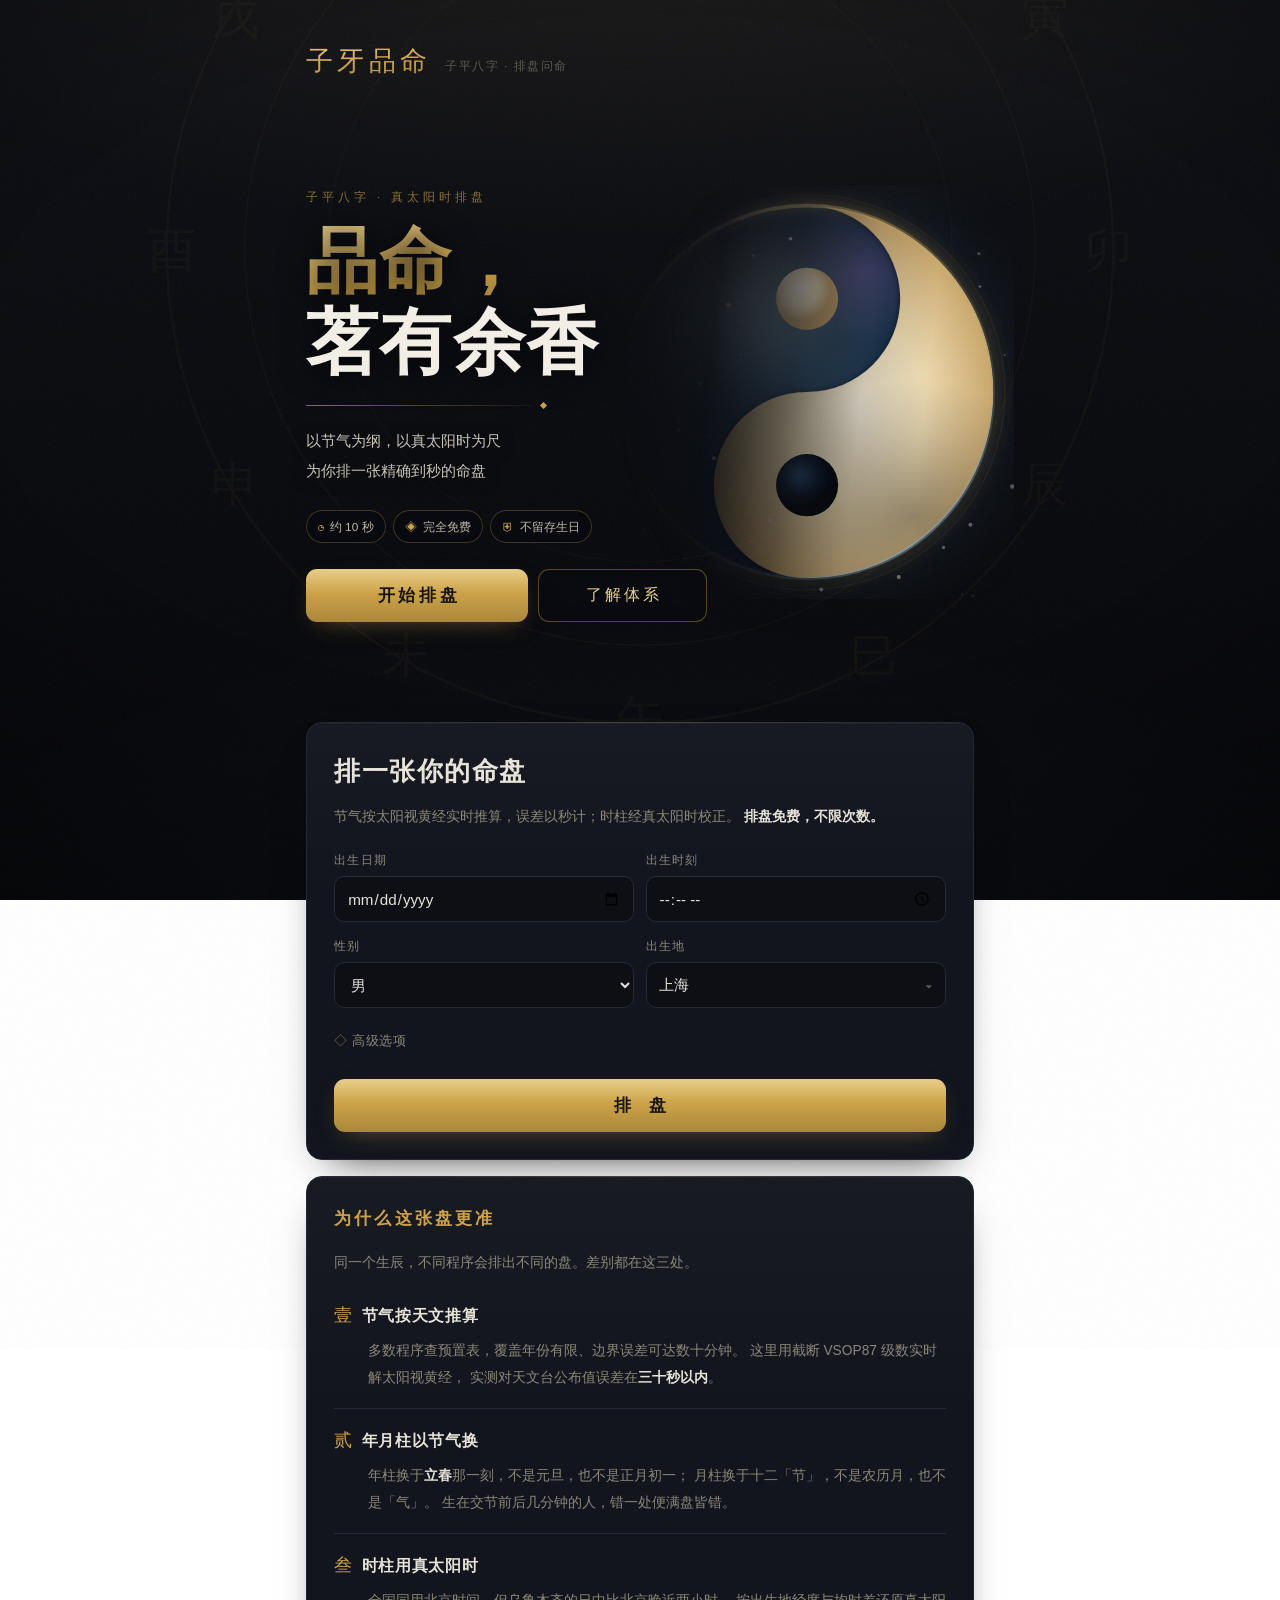
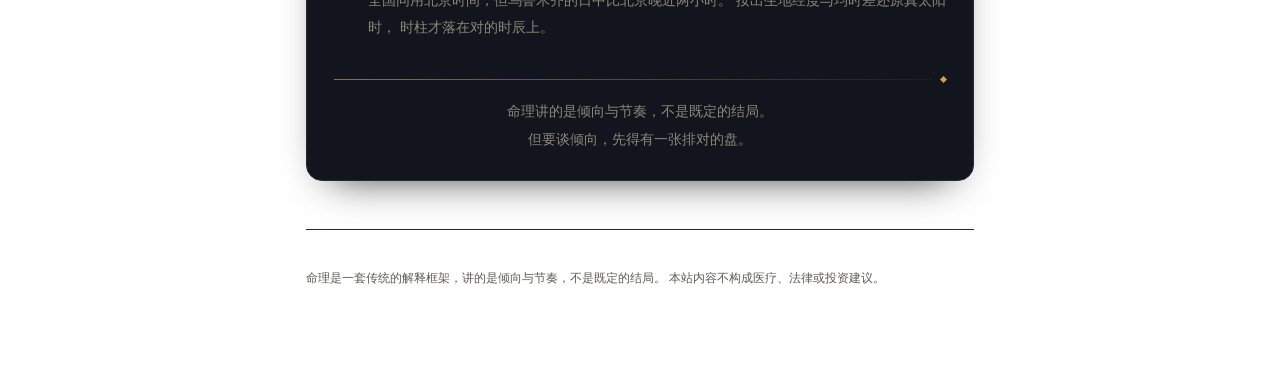
==== static/index.html @ d715eb92 "新增五维评分：事业/财富/人际/健康/情感 从已有的格局、旺衰、喜忌、神煞、刑冲数据计算，不引入新依赖。  刻意不做命格总分——把一生压成一个数字既是虚假的精确也会伤人， 低分用户往往直接关页面。分维" ====
<!DOCTYPE html>
<html lang="zh-CN">
<head>
<meta charset="utf-8">
<meta name="viewport" content="width=device-width, initial-scale=1, viewport-fit=cover">
<title>子牙品命 · 八字排盘与问命</title>
<meta name="description" content="高精度八字排盘：节气按太阳视黄经实时推算，时柱经真太阳时校正。排盘免费，不限次数。">
<link rel="icon" href="data:image/svg+xml,%3Csvg xmlns='http://www.w3.org/2000/svg' viewBox='0 0 32 32'%3E%3Crect width='32' height='32' rx='7' fill='%2313110F'/%3E%3Ctext x='16' y='23' font-size='20' font-family='serif' fill='%23C9A961' text-anchor='middle'%3E%E5%AD%90%3C/text%3E%3C/svg%3E">
<link rel="stylesheet" href="/static/style.css?v=__V__">
</head>
<body>

<!-- 氛围层：十二地支环。极低不透明度 + 极慢自转，
     属于潜意识层面的背景，不是让人「看见」的装饰。位置与速度见 CSS .ring -->
<svg class="ring" viewBox="0 0 100 100" aria-hidden="true" focusable="false">
  <circle cx="50" cy="50" r="45.5" fill="none" stroke="#CDA349" stroke-width=".25"/>
  <circle cx="50" cy="50" r="38"   fill="none" stroke="#CDA349" stroke-width=".15"/>
  <circle cx="50" cy="50" r="30"   fill="none" stroke="#CDA349" stroke-width=".1"/>
  <g fill="#CDA349" font-family="Songti SC, STSong, serif" font-size="4.6"
     text-anchor="middle" dominant-baseline="central">
    <text x="50"    y="5">子</text>
    <text x="72.5"  y="11.03">丑</text>
    <text x="88.97" y="27.5">寅</text>
    <text x="95"    y="50">卯</text>
    <text x="88.97" y="72.5">辰</text>
    <text x="72.5"  y="88.97">巳</text>
    <text x="50"    y="95">午</text>
    <text x="27.5"  y="88.97">未</text>
    <text x="11.03" y="72.5">申</text>
    <text x="5"     y="50">酉</text>
    <text x="11.03" y="27.5">戌</text>
    <text x="27.5"  y="11.03">亥</text>
  </g>
</svg>

<header class="masthead">
  <div class="brand">
    <span class="brand-mark">子牙品命</span>
    <span class="brand-sub">子平八字 · 排盘问命</span>
  </div>
</header>

<main>

<!-- ══ 落地：首屏 + 表单 + 体系。出结果后整块隐藏 ══════════════ -->
<div id="landing">

<!-- ── 首屏：宇宙尺度的太极 ─────────────────────────────────
     宿命感来自「人在浩大之中很小」这个构图，而不是特效堆砌。
     太极、星场、光晕全部是 SVG/CSS，没有图片体积。
     若要换成生成图，见 .hero-art 的说明。 -->
<section class="hero">
  <div class="hero-art">
    <svg class="starfield" id="starfield" aria-hidden="true"></svg>

    <!-- 太极的立体感靠一条规矩：材质随盘旋转，光不转。
         所以 .taiji-spin 里只放阴阳面与鱼眼，光照层和边缘光留在外面，
         光源恒定在左上——实体被照亮就是这个样子，光跟着转就成了贴纸。 -->
    <svg class="taiji" viewBox="0 0 200 200" aria-hidden="true">
      <defs>
        <!-- 阴：近墨的深海蓝，不用饱和蓝，避开「塑料玩具」感 -->
        <radialGradient id="yin" cx="50%" cy="46%" r="72%">
          <stop offset="0%"   stop-color="#1B3E60"/>
          <stop offset="42%"  stop-color="#102944"/>
          <stop offset="76%"  stop-color="#08182A"/>
          <stop offset="100%" stop-color="#040A13"/>
        </radialGradient>
        <!-- 阳：香槟珠光。高饱和的金最容易显廉价，压低彩度换质感 -->
        <radialGradient id="yang" cx="50%" cy="54%" r="72%">
          <stop offset="0%"   stop-color="#FCF4E2"/>
          <stop offset="34%"  stop-color="#EEDCB4"/>
          <stop offset="70%"  stop-color="#C9A76D"/>
          <stop offset="100%" stop-color="#8A6836"/>
        </radialGradient>

        <!-- 星云：两团不同色相的极淡光斑，让暗面有层次而不是平涂 -->
        <radialGradient id="neb1">
          <stop offset="0%"   stop-color="#4C8FC4" stop-opacity=".5"/>
          <stop offset="100%" stop-color="#4C8FC4" stop-opacity="0"/>
        </radialGradient>
        <radialGradient id="neb2">
          <stop offset="0%"   stop-color="#7C5EAE" stop-opacity=".38"/>
          <stop offset="100%" stop-color="#7C5EAE" stop-opacity="0"/>
        </radialGradient>

        <!-- 光照层：主光左上、补光右下，都不随盘旋转 -->
        <radialGradient id="keyLight">
          <stop offset="0%"   stop-color="#FFF6DF" stop-opacity=".42"/>
          <stop offset="55%"  stop-color="#FFE7B4" stop-opacity=".12"/>
          <stop offset="100%" stop-color="#FFE7B4" stop-opacity="0"/>
        </radialGradient>
        <!-- 暗侧衰减要克制：压过头金面会发灰，反倒像脏了 -->
        <radialGradient id="fillShade">
          <stop offset="0%"   stop-color="#03070E" stop-opacity=".34"/>
          <stop offset="60%"  stop-color="#03070E" stop-opacity=".12"/>
          <stop offset="100%" stop-color="#03070E" stop-opacity="0"/>
        </radialGradient>

        <!-- 边缘光：左上最亮，绕到右下衰减为零 -->
        <linearGradient id="rimWarm" x1="14%" y1="2%" x2="86%" y2="98%">
          <stop offset="0%"   stop-color="#FFEDC4" stop-opacity=".95"/>
          <stop offset="22%"  stop-color="#E4BE72" stop-opacity=".5"/>
          <stop offset="50%"  stop-color="#CDA349" stop-opacity=".1"/>
          <stop offset="100%" stop-color="#CDA349" stop-opacity="0"/>
        </linearGradient>
        <!-- 右下的冷色反弹光，三维里让物体「离开背景」的常用手法 -->
        <linearGradient id="rimCool" x1="86%" y1="98%" x2="30%" y2="20%">
          <stop offset="0%"   stop-color="#8FC4EE" stop-opacity=".5"/>
          <stop offset="34%"  stop-color="#5C93C4" stop-opacity=".14"/>
          <stop offset="100%" stop-color="#5C93C4" stop-opacity="0"/>
        </linearGradient>

        <radialGradient id="halo">
          <stop offset="66%"  stop-color="rgba(205,163,73,0)"/>
          <stop offset="86%"  stop-color="rgba(205,163,73,.16)"/>
          <stop offset="100%" stop-color="rgba(205,163,73,0)"/>
        </radialGradient>

        <radialGradient id="pearlDark" cx="38%" cy="34%">
          <stop offset="0%"   stop-color="#2A4666"/>
          <stop offset="60%"  stop-color="#0C1A2B"/>
          <stop offset="100%" stop-color="#04090F"/>
        </radialGradient>
        <radialGradient id="pearlLight" cx="38%" cy="34%">
          <stop offset="0%"   stop-color="#FFFCF3"/>
          <stop offset="58%"  stop-color="#EDDDBA"/>
          <stop offset="100%" stop-color="#B8955E"/>
        </radialGradient>

        <clipPath id="disc"><circle cx="100" cy="100" r="90"/></clipPath>
        <filter id="soft" x="-50%" y="-50%" width="200%" height="200%">
          <feGaussianBlur stdDeviation="2.6"/>
        </filter>
        <filter id="seam" x="-30%" y="-30%" width="160%" height="160%">
          <feDropShadow dx="0" dy="0" stdDeviation="1.8"
                        flood-color="#02060C" flood-opacity=".65"/>
        </filter>
      </defs>

      <circle cx="100" cy="100" r="99" fill="url(#halo)"/>

      <g clip-path="url(#disc)">
        <!-- ── 随盘旋转的材质 ── -->
        <g class="taiji-spin">
          <circle cx="100" cy="100" r="90" fill="url(#yin)"/>
          <ellipse cx="62" cy="66" rx="52" ry="44" fill="url(#neb1)"/>
          <ellipse cx="126" cy="42" rx="40" ry="34" fill="url(#neb2)"/>

          <!-- 经典太极：大弧走一侧，两段半径减半的小弧勾出 S 形。
               投影落在交界处，两面才分得开、不显扁平。 -->
          <path d="M100,10 a90,90 0 0,1 0,180 a45,45 0 0,1 0,-90 a45,45 0 0,0 0,-90 z"
                fill="url(#yang)" filter="url(#seam)"/>

          <!-- 阴中有阳、阳中有阴：按上面的路径，(100,55) 在阴面、(100,145) 在阳面，
               所以前者必须是白点、后者必须是黑点。填反了两个点就各自与所在半面
               同色，太极最核心的意思就没了。 -->
          <circle cx="100" cy="55"  r="15" fill="url(#pearlLight)"/>
          <circle cx="100" cy="145" r="15" fill="url(#pearlDark)"/>

          <g class="taiji-stars">
            <circle cx="62"  cy="58"  r="1.2" fill="#EAF3FF" opacity=".9"/>
            <circle cx="48"  cy="96"  r=".8"  fill="#CFE3F5" opacity=".75"/>
            <circle cx="74"  cy="34"  r=".7"  fill="#CFE3F5" opacity=".6"/>
            <circle cx="55"  cy="132" r=".95" fill="#EAF3FF" opacity=".8"/>
            <circle cx="82"  cy="162" r=".7"  fill="#CFE3F5" opacity=".55"/>
            <circle cx="38"  cy="118" r=".6"  fill="#CFE3F5" opacity=".5"/>
            <circle cx="68"  cy="82"  r=".5"  fill="#CFE3F5" opacity=".45"/>
            <circle cx="92"  cy="26"  r=".85" fill="#EAF3FF" opacity=".85"/>
            <circle cx="44"  cy="72"  r=".5"  fill="#CFE3F5" opacity=".4"/>
            <circle cx="70"  cy="112" r=".55" fill="#CFE3F5" opacity=".45"/>
          </g>
        </g>

        <!-- ── 恒定光照：不随盘转 ── -->
        <ellipse cx="66" cy="56" rx="86" ry="78" fill="url(#keyLight)"/>
        <ellipse cx="152" cy="160" rx="76" ry="66" fill="url(#fillShade)"/>
      </g>

      <!-- ── 边缘光与外环：同样不转 ── -->
      <circle cx="100" cy="100" r="90" fill="none"
              stroke="url(#rimCool)" stroke-width="1.6"/>
      <circle cx="100" cy="100" r="90" fill="none"
              stroke="url(#rimWarm)" stroke-width="1.9"/>
      <circle cx="100" cy="100" r="90" fill="none"
              stroke="url(#rimWarm)" stroke-width="3.4" filter="url(#soft)" opacity=".55"/>
      <circle cx="100" cy="100" r="95.5" fill="none"
              stroke="rgba(205,163,73,.13)" stroke-width=".35"/>
      <circle cx="100" cy="100" r="98.5" fill="none"
              stroke="rgba(205,163,73,.07)" stroke-width=".25"/>
    </svg>
  </div>

  <div class="hero-copy">
    <p class="eyebrow">子平八字 · 真太阳时排盘</p>
    <h1 class="hero-title">
      <span class="t-gold">品命，</span>
      <span class="t-plain">茗有余香</span>
    </h1>
    <div class="rule-diamond"><i></i></div>
    <p class="hero-sub">
      以节气为纲，以真太阳时为尺<br>
      为你排一张精确到秒的命盘
    </p>

    <div class="trust">
      <span><b>◷</b> 约 10 秒</span>
      <span><b>◈</b> 完全免费</span>
      <span><b>⛨</b> 不留存生日</span>
    </div>

    <div class="hero-cta">
      <button type="button" class="btn-primary" id="go-form">开始排盘</button>
      <a class="btn-outline" href="#method">了解体系</a>
    </div>
  </div>
</section>

<!-- ── 排盘表单 ───────────────────────────────────────────── -->
<section id="intake" class="panel">
  <h2 class="big">排一张你的命盘</h2>
  <p class="lede">
    节气按太阳视黄经实时推算，误差以秒计；时柱经真太阳时校正。
    <strong>排盘免费，不限次数。</strong>
  </p>

  <form id="birth-form">
    <div class="field-row">
      <label class="field">
        <span>出生日期</span>
        <input type="date" name="date" required>
      </label>
      <label class="field">
        <span>出生时刻</span>
        <input type="time" name="time" required>
      </label>
    </div>

    <div class="field-row">
      <label class="field">
        <span>性别</span>
        <select name="gender">
          <option value="male">男</option>
          <option value="female">女</option>
        </select>
      </label>
      <!-- 出生地不用原生 select：微信内置浏览器对长列表下拉有渲染问题，
           而这里恰好卡在唯一的转化路径上。改成可搜索的底部选择器，
           顺带把「先选省再选市」压成一步——用户知道「苏州」，
           未必要先想起它属江苏。 -->
      <div class="field">
        <span>出生地</span>
        <button type="button" class="place-field" id="place-btn"
                aria-haspopup="dialog">
          <span id="place-label">上海</span>
          <i aria-hidden="true">▾</i>
        </button>
      </div>
    </div>

    <details class="advanced">
      <summary>高级选项</summary>
      <label class="check">
        <input type="checkbox" name="tst" checked>
        <span>启用真太阳时校正
          <em>按出生地经度与均时差修正，时柱更准</em></span>
      </label>
      <label class="check">
        <input type="checkbox" name="latezi" checked>
        <span>晚子时归次日（子正换日）
          <em>关闭则按夜半换日，两派皆有所本</em></span>
      </label>
      <label class="check">
        <input type="checkbox" name="dst" checked>
        <span>自动回退夏令时
          <em>1986–1991 年中国实行过夏令时，出生证明记的是拨快一小时的墙钟时间。
            若你确认记录的已是标准时，关掉它</em></span>
      </label>
    </details>

    <button type="submit" class="btn-primary">排 盘</button>
    <p class="form-error" id="form-error" hidden></p>
  </form>
</section>

<!-- ── 体系：为什么这张盘更准 ─────────────────────────────────
     这三条是真正的差异点，也是「了解体系」按钮的落点。 -->
<section class="panel method" id="method">
  <h2>为什么这张盘更准</h2>
  <p class="lede">同一个生辰，不同程序会排出不同的盘。差别都在这三处。</p>

  <ol class="method-list">
    <li>
      <div class="m-head"><span class="m-no">壹</span><b>节气按天文推算</b></div>
      <p>多数程序查预置表，覆盖年份有限、边界误差可达数十分钟。
         这里用截断 VSOP87 级数实时解太阳视黄经，
         实测对天文台公布值误差在<b>三十秒以内</b>。</p>
    </li>
    <li>
      <div class="m-head"><span class="m-no">贰</span><b>年月柱以节气换</b></div>
      <p>年柱换于<b>立春</b>那一刻，不是元旦，也不是正月初一；
         月柱换于十二「节」，不是农历月，也不是「气」。
         生在交节前后几分钟的人，错一处便满盘皆错。</p>
    </li>
    <li>
      <div class="m-head"><span class="m-no">叁</span><b>时柱用真太阳时</b></div>
      <p>全国同用北京时间，但乌鲁木齐的日中比北京晚近两小时。
         按出生地经度与均时差还原真太阳时，
         时柱才落在对的时辰上。</p>
    </li>
  </ol>

  <div class="rule-diamond"><i></i></div>
  <p class="method-foot">
    命理讲的是倾向与节奏，不是既定的结局。<br>
    但要谈倾向，先得有一张排对的盘。
  </p>
</section>

</div><!-- /#landing -->

<!-- ── 命盘结果 ───────────────────────────────────────────── -->
<section id="result" hidden>

  <div class="panel chart-panel">
    <div class="chart-head">
      <h2>命盘</h2>
      <button class="btn-ghost" id="redo">重新排盘</button>
    </div>
    <div class="birth-meta" id="birth-meta"></div>
    <div class="table-scroll">
      <table class="pillars" id="pillars"></table>
    </div>
  </div>

  <!-- 五维评分。刻意不给「命格总分」——把一生压成一个数字既是虚假的精确，
       也真的会伤人。分维度看，每张盘都有强项，弱项才好谈怎么补。 -->
  <div class="panel">
    <h2>五维评分</h2>
    <svg class="radar" id="radar" viewBox="-16 -14 132 130" role="img"
         aria-label="命盘五维评分雷达图"></svg>
    <p class="score-lead" id="score-lead"></p>
    <div class="score-list" id="score-list"></div>
    <p class="score-note" id="score-note"></p>
  </div>

  <div class="panel">
    <h2>五行生克</h2>
    <!-- viewBox 向外留白：百分比标签落在节点外侧，0 0 100 100 会把它们裁掉 -->
    <svg class="wuxing" id="wuxing" viewBox="-12 -10 124 122" role="img"
         aria-label="五行力量与生克关系图"></svg>
    <div class="wuxing-legend">
      <i>— 外环相生</i>
      <i>┄ 内星相克</i>
    </div>
    <div class="verdict" id="verdict"></div>
  </div>

  <div class="panel">
    <h2>大运</h2>
    <p class="luck-start" id="luck-start"></p>
    <div class="table-scroll">
      <div class="luck-strip" id="luck-strip"></div>
    </div>
  </div>

  <div class="panel" id="shensha-panel">
    <h2>神煞 · 刑冲合害</h2>
    <div class="tag-groups" id="shensha"></div>
  </div>

  <!-- 引流：盘给完整，解读留给真人 -->
  <div class="panel wechat-panel" id="wechat">
    <h2>盘已排好，但这只是骨架</h2>
    <p class="wechat-lead">
      格局高低、喜忌走向、这一步大运落到你身上究竟意味着什么——
      盘面本身不会说话，得有人读。
    </p>

    <p class="q-hint">点一个你想问的，八字和问题会一起复制好：</p>
    <div class="suggestions" id="suggestions">
      <button class="chip">我今年的运势如何？</button>
      <button class="chip">我适合做什么行业？</button>
      <button class="chip">我的性格弱点在哪里？</button>
      <button class="chip">什么时候是我的上升期？</button>
      <button class="chip">我的感情什么时候有着落？</button>
    </div>

    <div class="wechat-card">
      <img class="qr" id="wx-qr" alt="微信二维码" hidden>
      <div class="wx-id-row">
        <span class="wx-label">微信号</span>
        <code id="wx-id">…</code>
        <button class="btn-copy" id="copy-wx">复制</button>
      </div>
      <p class="wx-hint" id="wx-hint"></p>
      <p class="wx-offer" id="wx-offer"></p>
    </div>
  </div>

  <div class="toast" id="toast" hidden></div>

<!-- 出生地选择器。放在 #result 之外、body 末尾附近，避免被结果区的
     隐藏逻辑连带藏掉。 -->
<div class="sheet" id="place-sheet" hidden role="dialog" aria-modal="true"
     aria-label="选择出生地">
  <div class="sheet-mask" data-close></div>
  <div class="sheet-body">
    <div class="sheet-head">
      <b>选择出生地</b>
      <button type="button" class="sheet-x" data-close aria-label="关闭">✕</button>
    </div>
    <div class="sheet-search">
      <input type="search" id="place-search" autocomplete="off"
             placeholder="搜城市或省份，如 苏州、江苏、乌鲁木齐">
    </div>
    <div class="sheet-list" id="place-list"></div>
    <p class="sheet-foot">
      经度只影响真太阳时校正。省内差异通常不足以改变时辰，
      找不到你的城市就选同省最近的一个。
    </p>
  </div>
</div>

</section>

<footer>
  <p>命理是一套传统的解释框架，讲的是倾向与节奏，不是既定的结局。
     本站内容不构成医疗、法律或投资建议。</p>
</footer>

</main>

<script src="/static/app.js?v=__V__"></script>
</body>
</html>
---- static/style.css ----
/* 子牙品命 — 八字排盘问命
   移动优先。

   设计取向：高级感来自克制与质感（颗粒、层次、留白、字体），
   神秘感来自「从暗处浮现」而非堆装饰。所以全站没有渐变紫、没有旋转
   太极、没有闪光——那些恰恰是廉价感的来源。

   色彩用冷暖对撞造深度：底色偏玄（深蓝黑，传统里北方/水的颜色），
   强调色用暖金。冷底衬暖光，画面才有纵深。 */

:root {
  --void:       #07080C;
  --ink:        #0C0E14;
  --surface:    #12151D;
  --surface-2:  #171B25;
  --line:       #232936;
  --line-warm:  rgba(205,163,73,.22);

  --text:       #E7E3D9;
  --muted:      #8B8778;
  --faint:      #5C5A52;

  --gold:       #CDA349;
  --gold-lit:   #E8CE8A;
  --gold-dim:   #8A7238;

  --wood:  #62A87B;
  --fire:  #D06450;
  --earth: #C89A5B;
  --metal: #DCD6C6;
  --water: #5F97C4;

  --serif: "Songti SC", "STSong", "Noto Serif CJK SC", "Source Han Serif SC",
           "SimSun", Georgia, serif;
  --sans: -apple-system, BlinkMacSystemFont, "PingFang SC",
          "Hiragino Sans GB", "Microsoft YaHei", "Helvetica Neue", sans-serif;

  --radius: 16px;
  --pad: 1.25rem;

  /* 长尾缓动：起步快、收尾慢，动作显得从容而非弹跳 */
  --ease: cubic-bezier(.16, .84, .32, 1);
}

* { box-sizing: border-box; }

/* hidden 属性靠浏览器默认样式表的 display:none 生效，任何作者级
   display 声明都会顶掉它（.qr 的 display:block 就踩过这个坑）。 */
[hidden] { display: none !important; }

/* 首屏的太极刻意出血到视口外，不夹住就会多出一条横向滚动。
   用 clip 而不是 hidden：hidden 会把 body 变成滚动容器，牵连粘性定位等行为。
   .table-scroll（大运条）是独立的滚动容器，不受影响。 */
html, body { overflow-x: clip; }

html { -webkit-text-size-adjust: 100%; }

body {
  margin: 0;
  min-height: 100vh;
  background:
    radial-gradient(120% 70% at 50% -15%, rgba(205,163,73,.09), transparent 60%),
    radial-gradient(90% 60% at 50% 110%, rgba(95,151,196,.05), transparent 70%),
    linear-gradient(180deg, var(--ink) 0%, var(--void) 70%);
  background-attachment: fixed;
  color: var(--text);
  font-family: var(--sans);
  font-size: 16px;
  line-height: 1.7;
  -webkit-font-smoothing: antialiased;
}

/* ── 氛围层 ───────────────────────────────────────────────
   胶片颗粒。这一条是深色界面从「平」变「贵」的关键：纯色块会显得像
   未完成的稿子，极淡的噪点给画面质感。 */

body::before {
  content: "";
  position: fixed;
  inset: -50%;
  pointer-events: none;
  z-index: 1;
  opacity: .045;
  background-image: url("data:image/svg+xml,%3Csvg xmlns='http://www.w3.org/2000/svg' width='240' height='240'%3E%3Cfilter id='n'%3E%3CfeTurbulence type='fractalNoise' baseFrequency='.85' numOctaves='4' stitchTiles='stitch'/%3E%3C/filter%3E%3Crect width='240' height='240' filter='url(%23n)'/%3E%3C/svg%3E");
}

/* 暗角：把视线收回中央，边缘沉进暗处 */
body::after {
  content: "";
  position: fixed;
  inset: 0;
  pointer-events: none;
  z-index: 1;
  background: radial-gradient(115% 85% at 50% 40%, transparent 45%, rgba(0,0,0,.55) 100%);
}

/* 地支环：环心刻意抬到视口之上，只让下缘的弧扫过画面——完整露出会变成
   图标，截取一段弧才是氛围。转一圈五分钟，慢到察觉不到「在动」。 */
.ring {
  position: fixed;
  top: -30vh;
  left: 50%;
  width: min(190vw, 1040px);
  aspect-ratio: 1;
  transform: translateX(-50%);
  transform-origin: 50% 50%;
  pointer-events: none;
  z-index: 0;
  /* 首屏有太极当主角，环退到更弱，免得两个圆形母题打架 */
  opacity: .04;
  animation: spin 300s linear infinite;
}

@keyframes spin { to { transform: translateX(-50%) rotate(360deg); } }

main {
  position: relative;
  z-index: 2;
  max-width: 700px;
  margin: 0 auto;
  padding: 0 1rem 5rem;
}

/* ── 页眉 ─────────────────────────────────────────────── */

.masthead {
  position: relative;
  z-index: 3;              /* 高于 main，任何幕布都盖不到品牌名 */
  padding: 2.4rem 1rem 1.6rem;
  max-width: 700px;
  margin: 0 auto;
}

.brand { display: flex; align-items: baseline; gap: .85rem; }

.brand-mark {
  font-family: var(--serif);
  font-size: 1.7rem;
  letter-spacing: .16em;
  white-space: nowrap;
  background: linear-gradient(175deg, var(--gold-lit), var(--gold) 55%, var(--gold-dim));
  -webkit-background-clip: text;
  background-clip: text;
  color: transparent;
}

.brand-sub {
  font-size: .78rem;
  color: var(--faint);
  letter-spacing: .12em;
}

/* ── 首屏 ─────────────────────────────────────────────────
   构图照搬「人在浩大之中很小」这条：太极占据大半屏并出血到右缘，
   标题压在它的暗面上。宿命感来自尺度对比，不是特效。 */

.hero {
  position: relative;
  padding: 1rem 0 2.2rem;
  min-height: 70vh;
  display: flex;
  flex-direction: column;
  justify-content: center;
}

/* 想换成生成图（星云、古籍、窗前人影之类）：把 .hero-art 里的 svg
   换成 <img class="hero-photo" src="...">，并给它同样的绝对定位与
   遮罩即可，下面的文字层不用动。 */
.hero-art {
  position: absolute;
  top: 46%;
  right: -32%;
  width: 108%;
  aspect-ratio: 1;
  transform: translateY(-50%);
  pointer-events: none;
  z-index: 0;
}

/* 文字落在太极的亮金面上会糊掉，所以左侧必须压暗。

   用遮罩淡化图形本身，而不是在上面盖一层暗色矩形——盖矩形会在
   宽屏（main 窄于视口）时露出一道竖直边，而遮罩在任何背景下都不留痕迹。 */
.hero-art {
  -webkit-mask-image: linear-gradient(96deg,
    transparent 8%, rgba(0,0,0,.08) 28%, rgba(0,0,0,.40) 46%,
    rgba(0,0,0,.82) 62%, #000 76%);
  mask-image: linear-gradient(96deg,
    transparent 8%, rgba(0,0,0,.08) 28%, rgba(0,0,0,.40) 46%,
    rgba(0,0,0,.82) 62%, #000 76%);
}

/* 星场是正方形，边缘会硬切；单独给它一个圆形遮罩收口 */
.starfield {
  -webkit-mask-image: radial-gradient(closest-side, #000 55%, transparent 100%);
  mask-image: radial-gradient(closest-side, #000 55%, transparent 100%);
}

.starfield {
  position: absolute;
  inset: -18%;
  width: 136%;
  height: 136%;
}

.taiji {
  position: absolute;
  inset: 0;
  width: 100%;
  height: 100%;
  filter: drop-shadow(0 0 42px rgba(120,170,220,.16));
}

.taiji-spin {
  transform-origin: 100px 100px;
  animation: spin-slow 180s linear infinite;
}
@keyframes spin-slow { to { transform: rotate(360deg); } }

.twinkle { animation: blink 5.5s ease-in-out infinite; }
@keyframes blink { 0%,100% { opacity: .25; } 50% { opacity: .95; } }

.hero-copy { position: relative; z-index: 2; }

.eyebrow {
  font-size: .72rem;
  letter-spacing: .34em;
  color: var(--gold-dim);
  margin: 0 0 .9rem;
}

.hero-title {
  font-family: var(--serif);
  font-size: clamp(2.7rem, 14vw, 4.4rem);
  font-weight: 700;
  line-height: 1.14;
  letter-spacing: .02em;
  margin: 0;
  text-shadow: 0 2px 30px rgba(0,0,0,.75);
}
.hero-title span { display: block; }

/* 两色标题：一行金一行白，是参考图最抓眼的一处处理 */
.t-gold {
  background: linear-gradient(168deg, var(--gold-lit), var(--gold) 48%, #A9873C);
  -webkit-background-clip: text;
  background-clip: text;
  color: transparent;
}
.t-plain { color: #F2EEE6; }

/* 细金线 + 菱形收口，参考图里反复出现的分隔母题 */
.rule-diamond {
  display: flex;
  align-items: center;
  gap: .55rem;
  margin: 1.15rem 0;
  max-width: 15rem;
}
.rule-diamond::before {
  content: "";
  flex: 1;
  height: 1px;
  background: linear-gradient(90deg, var(--gold-dim), rgba(205,163,73,.06));
}
.rule-diamond i {
  width: 5px; height: 5px;
  background: var(--gold);
  transform: rotate(45deg);
  flex: none;
}

.hero-sub {
  font-size: .93rem;
  line-height: 2;
  color: #C9C3B6;
  margin: 0 0 1.5rem;
  text-shadow: 0 1px 16px rgba(0,0,0,.7);
}

.trust {
  display: flex;
  flex-wrap: wrap;
  gap: .45rem;
  margin-bottom: 1.6rem;
}
.trust span {
  display: inline-flex;
  align-items: center;
  gap: .35rem;
  font-size: .74rem;
  color: #BFB8A8;
  padding: .34rem .7rem;
  border: 1px solid rgba(205,163,73,.28);
  border-radius: 20px;
  background: rgba(8,10,16,.55);
  backdrop-filter: blur(4px);
}
.trust b { color: var(--gold); font-weight: 400; }

.hero-cta { display: flex; gap: .6rem; }
.hero-cta .btn-primary { flex: 1.15; letter-spacing: .22em; text-indent: .22em; }

.btn-outline {
  flex: 1;
  display: flex;
  align-items: center;
  justify-content: center;
  border: 1px solid rgba(205,163,73,.4);
  border-radius: 11px;
  color: var(--gold-lit);
  text-decoration: none;
  font-family: var(--serif);
  font-size: .98rem;
  letter-spacing: .18em;
  text-indent: .18em;
  min-height: 50px;
  background: rgba(8,10,16,.5);
  backdrop-filter: blur(4px);
  transition: background .25s, border-color .25s;
}
.btn-outline:active { background: rgba(205,163,73,.12); }

/* ── 体系 ─────────────────────────────────────────────── */

.method-list {
  list-style: none;
  margin: 0 0 .4rem;
  padding: 0;
  counter-reset: m;
}
.method-list li {
  padding: 1rem 0;
  border-top: 1px solid var(--line);
}
.method-list li:first-child { border-top: none; padding-top: .2rem; }

.m-head {
  display: flex;
  align-items: baseline;
  gap: .6rem;
  margin-bottom: .45rem;
}
.m-no {
  font-family: var(--serif);
  font-size: 1.15rem;
  color: var(--gold);
  flex: none;
}
.m-head b { font-size: .97rem; font-weight: 600; letter-spacing: .04em; }

.method-list p {
  margin: 0;
  font-size: .86rem;
  line-height: 1.95;
  color: var(--muted);
  padding-left: 1.85rem;
}
.method-list p b { color: var(--text); font-weight: 600; }

.method .rule-diamond { max-width: none; margin: 1.2rem 0 1rem; }

.method-foot {
  font-size: .86rem;
  line-height: 2;
  color: var(--muted);
  margin: 0;
  text-align: center;
}

/* ── 卡片 ─────────────────────────────────────────────── */

.panel {
  position: relative;
  background:
    linear-gradient(180deg, rgba(255,255,255,.022), transparent 40%),
    var(--surface);
  border: 1px solid var(--line);
  border-radius: var(--radius);
  padding: var(--pad);
  margin-bottom: 1rem;
  box-shadow:
    0 1px 0 rgba(255,255,255,.03) inset,
    0 18px 40px -24px rgba(0,0,0,.9);
}

/* 顶缘一道金色微光，像光从上方掠过卡片边沿 */
.panel::before {
  content: "";
  position: absolute;
  top: -1px; left: 12%; right: 12%;
  height: 1px;
  background: linear-gradient(90deg, transparent, var(--line-warm), transparent);
}

/* 全页只留首屏一个 h1，这里用 h2 承担同样的视觉分量 */
.panel h2.big {
  font-family: var(--serif);
  font-size: 1.6rem;
  font-weight: 600;
  letter-spacing: .06em;
  color: var(--text);
  margin: 0 0 .6rem;
}

.panel h2 {
  font-family: var(--serif);
  font-size: 1.08rem;
  font-weight: 600;
  letter-spacing: .18em;
  color: var(--gold);
  margin: 0 0 1rem;
}

.lede { color: var(--muted); font-size: .89rem; margin: 0 0 1.4rem; }
.lede strong { color: var(--text); font-weight: 600; }

.chart-head {
  display: flex;
  align-items: baseline;
  justify-content: space-between;
  gap: 1rem;
}

/* ── 表单 ─────────────────────────────────────────────── */

.field-row { display: flex; gap: .7rem; margin-bottom: .85rem; }
.field-row .field { flex: 1; min-width: 0; }

.field { display: block; }

.field > span {
  display: block;
  font-size: .74rem;
  color: var(--muted);
  margin-bottom: .38rem;
  letter-spacing: .1em;
}

input[type="date"], input[type="time"], input[type="text"],
input[type="number"], select {
  width: 100%;
  padding: .65rem .75rem;
  background: rgba(0,0,0,.28);
  border: 1px solid var(--line);
  border-radius: 10px;
  color: var(--text);
  font-family: inherit;
  font-size: .95rem;
  min-height: 46px;
  transition: border-color .25s, box-shadow .25s;
}

input:focus, select:focus {
  outline: none;
  border-color: var(--gold-dim);
  box-shadow: 0 0 0 3px rgba(205,163,73,.10);
}

/* ── 出生地：伪装成输入框的按钮 + 底部选择器 ───────────────── */

.place-field {
  width: 100%;
  display: flex;
  align-items: center;
  justify-content: space-between;
  gap: .5rem;
  padding: .65rem .75rem;
  background: rgba(0,0,0,.28);
  border: 1px solid var(--line);
  border-radius: 10px;
  color: var(--text);
  font-family: inherit;
  font-size: .95rem;
  min-height: 46px;
  cursor: pointer;
  text-align: left;
  transition: border-color .25s, box-shadow .25s;
}
.place-field:active { border-color: var(--gold-dim); }
.place-field i { font-style: normal; color: var(--faint); flex: none; }

/* 打开选择器时锁住背景滚动。注意基础规则里 body 是 overflow-x: clip，
   这里要连 x 轴一起覆盖，否则两条规则冲突。 */
body.sheet-open { overflow: hidden; }

.sheet { position: fixed; inset: 0; z-index: 80; }

.sheet-mask {
  position: absolute;
  inset: 0;
  background: rgba(4,6,10,.72);
  backdrop-filter: blur(3px);
}

.sheet-body {
  position: absolute;
  left: 0; right: 0; bottom: 0;
  max-height: 82vh;
  display: flex;
  flex-direction: column;
  background: var(--surface);
  border-top: 1px solid var(--line-warm);
  border-radius: 18px 18px 0 0;
  padding-bottom: env(safe-area-inset-bottom);
  animation: sheet-up .32s var(--ease);
}
@keyframes sheet-up { from { transform: translateY(100%); } to { transform: none; } }

.sheet-head {
  display: flex;
  align-items: center;
  justify-content: space-between;
  padding: 1rem 1.1rem .7rem;
}
.sheet-head b {
  font-family: var(--serif);
  font-size: 1rem;
  letter-spacing: .14em;
  color: var(--gold);
  font-weight: 600;
}
.sheet-x {
  background: none;
  border: none;
  color: var(--muted);
  font-size: 1.05rem;
  cursor: pointer;
  padding: .2rem .4rem;
  line-height: 1;
}

.sheet-search { padding: 0 1.1rem .7rem; }
.sheet-search input {
  width: 100%;
  padding: .6rem .75rem;
  background: rgba(0,0,0,.32);
  border: 1px solid var(--line);
  border-radius: 10px;
  color: var(--text);
  font-family: inherit;
  /* 低于 16px 时 iOS 会自动放大页面，务必保持 */
  font-size: 16px;
  min-height: 44px;
}
.sheet-search input:focus {
  outline: none;
  border-color: var(--gold-dim);
}

.sheet-list {
  flex: 1;
  overflow-y: auto;
  -webkit-overflow-scrolling: touch;
  overscroll-behavior: contain;   /* 滚到底不带动背景 */
  padding: 0 .6rem .4rem;
}

.sheet-group {
  font-size: .7rem;
  color: var(--faint);
  letter-spacing: .16em;
  padding: .8rem .5rem .35rem;
}

.place-row {
  display: block;
  width: 100%;
  text-align: left;
  background: none;
  border: none;
  border-radius: 9px;
  color: var(--text);
  font-family: inherit;
  font-size: .93rem;
  padding: .68rem .5rem;
  min-height: 44px;
  cursor: pointer;
}
.place-row:active { background: rgba(205,163,73,.12); }
.place-row.on { color: var(--gold-lit); background: rgba(205,163,73,.09); }
.place-row.on::after { content: " ✓"; color: var(--gold); }

.sheet-empty {
  font-size: .84rem;
  color: var(--muted);
  line-height: 1.9;
  padding: 1.4rem .8rem;
  margin: 0;
}

.sheet-foot {
  font-size: .72rem;
  color: var(--faint);
  line-height: 1.8;
  margin: 0;
  padding: .7rem 1.1rem 1rem;
  border-top: 1px solid var(--line);
}

.advanced { margin: .4rem 0 1.2rem; }

.advanced summary {
  cursor: pointer;
  font-size: .8rem;
  color: var(--muted);
  padding: .5rem 0;
  list-style: none;
  letter-spacing: .05em;
}
.advanced summary::-webkit-details-marker { display: none; }
.advanced summary::before { content: "◇ "; color: var(--gold-dim); }
.advanced[open] summary::before { content: "◆ "; }

.check {
  display: flex;
  gap: .65rem;
  align-items: flex-start;
  padding: .5rem 0;
  font-size: .87rem;
  cursor: pointer;
}
.check input { margin-top: .4rem; accent-color: var(--gold); flex: none; }
.check em {
  display: block;
  font-style: normal;
  font-size: .75rem;
  color: var(--muted);
}

.btn-primary {
  position: relative;
  width: 100%;
  padding: .95rem;
  background: linear-gradient(180deg, var(--gold-lit), var(--gold) 45%, #A9873C);
  color: #17130B;
  border: none;
  border-radius: 11px;
  font-family: var(--serif);
  font-size: 1.05rem;
  font-weight: 600;
  letter-spacing: .42em;
  text-indent: .42em;
  cursor: pointer;
  min-height: 50px;
  overflow: hidden;
  box-shadow: 0 8px 26px -12px rgba(205,163,73,.55);
  transition: filter .25s, box-shadow .25s;
}
.btn-primary:active { filter: brightness(.94); }
.btn-primary:disabled { cursor: default; filter: saturate(.5) brightness(.8); }

/* 推演时一道光缓缓扫过按钮，替代常见的转圈 spinner */
.btn-primary.casting::after {
  content: "";
  position: absolute;
  inset: 0;
  background: linear-gradient(105deg, transparent 35%, rgba(255,255,255,.42), transparent 65%);
  animation: sweep 1.5s var(--ease) infinite;
}
@keyframes sweep { from { transform: translateX(-100%); } to { transform: translateX(100%); } }

.btn-ghost {
  background: none;
  border: 1px solid var(--line);
  color: var(--muted);
  border-radius: 9px;
  padding: .34rem .8rem;
  font-size: .76rem;
  font-family: inherit;
  cursor: pointer;
  flex: none;
  letter-spacing: .06em;
  transition: color .2s, border-color .2s;
}
.btn-ghost:hover { color: var(--gold); border-color: var(--gold-dim); }

.form-error { color: var(--fire); font-size: .85rem; margin: .8rem 0 0; }

/* ── 浮现动画 ─────────────────────────────────────────── */

@keyframes rise {
  from { opacity: 0; transform: translateY(14px); }
  to   { opacity: 1; transform: none; }
}

#result > .panel {
  opacity: 0;
  animation: rise .85s var(--ease) forwards;
}
#result > .panel:nth-child(1) { animation-delay: .05s; }
#result > .panel:nth-child(2) { animation-delay: .22s; }
#result > .panel:nth-child(3) { animation-delay: .34s; }
#result > .panel:nth-child(4) { animation-delay: .46s; }
#result > .panel:nth-child(5) { animation-delay: .58s; }

/* 四柱逐柱落定——命盘是主角，值得单独一层节奏 */
@keyframes settle {
  from { opacity: 0; transform: translateY(9px) scale(.94); filter: blur(3px); }
  to   { opacity: 1; transform: none; filter: none; }
}
.pillars .gz {
  opacity: 0;
  animation: settle .8s var(--ease) forwards;
}
.pillars td:nth-child(2) .gz { animation-delay: .30s; }
.pillars td:nth-child(3) .gz { animation-delay: .42s; }
.pillars td:nth-child(4) .gz { animation-delay: .54s; }
.pillars td:nth-child(5) .gz { animation-delay: .66s; }

/* ── 四柱表 ───────────────────────────────────────────── */

.birth-meta {
  font-size: .79rem;
  color: var(--muted);
  margin-bottom: 1.2rem;
  line-height: 1.95;
}
.birth-meta b { color: var(--text); font-weight: 500; }

.meta-warn {
  margin-top: .7rem;
  padding: .6rem .8rem;
  font-size: .78rem;
  line-height: 1.75;
  color: #E0B48C;
  background: rgba(208,100,80,.09);
  border: 1px solid rgba(208,100,80,.28);
  border-radius: 9px;
}

.table-scroll { overflow-x: auto; -webkit-overflow-scrolling: touch; }

/* 四柱是全页最该一眼看全的东西，所以窄屏下压字号也不让它横向滚动。 */
.pillars {
  width: 100%;
  border-collapse: collapse;
  text-align: center;
  table-layout: fixed;
}

.pillars th, .pillars td {
  padding: .45rem .12rem;
  border-bottom: 1px solid rgba(35,41,54,.7);
  vertical-align: middle;
}
.pillars tbody tr:last-child td { border-bottom: none; }

.pillars thead th {
  font-family: var(--serif);
  font-size: .8rem;
  color: var(--gold);
  letter-spacing: .2em;
  text-indent: .2em;
  font-weight: 600;
  padding-bottom: .7rem;
  border-bottom-color: var(--line-warm);
}

.pillars .row-label {
  text-align: right;
  font-size: .65rem;
  color: var(--faint);
  white-space: nowrap;
  padding-right: .5rem;
  width: 2.5rem;
  letter-spacing: .06em;
}

.gz {
  display: inline-block;
  font-family: var(--serif);
  font-size: 1.85rem;
  line-height: 1.25;
  font-weight: 600;
}

.pillars .god { font-size: .71rem; color: var(--muted); letter-spacing: .04em; }
.pillars .day-master {
  color: var(--gold);
  font-weight: 600;
  text-shadow: 0 0 14px rgba(205,163,73,.5);
}
.hidden-stems { font-size: .69rem; line-height: 1.75; white-space: nowrap; }
.hidden-stems .hs-god { color: var(--faint); font-size: .61rem; }
.pillars .small { font-size: .67rem; color: var(--muted); }

/* 五行着色。干支字带同色微光，让字「发亮」而不是「涂色」 */
.e-木 { color: var(--wood); }
.e-火 { color: var(--fire); }
.e-土 { color: var(--earth); }
.e-金 { color: var(--metal); }
.e-水 { color: var(--water); }

.gz.e-木 { text-shadow: 0 0 18px rgba(98,168,123,.35); }
.gz.e-火 { text-shadow: 0 0 18px rgba(208,100,80,.35); }
.gz.e-土 { text-shadow: 0 0 18px rgba(200,154,91,.35); }
.gz.e-金 { text-shadow: 0 0 18px rgba(220,214,198,.30); }
.gz.e-水 { text-shadow: 0 0 18px rgba(95,151,196,.35); }

/* ── 五维评分 ─────────────────────────────────────────── */

.radar { display: block; width: 100%; max-width: 330px; margin: 0 auto .3rem; }

.radar-grid { fill: none; stroke: var(--gold); stroke-width: .4; }
.radar-axis { stroke: rgba(139,133,120,.16); stroke-width: .3; }
.radar-area {
  fill: rgba(205,163,73,.16);
  stroke: var(--gold);
  stroke-width: .9;
  stroke-linejoin: round;
}
.radar-dot { fill: var(--gold-lit); }
.radar-label {
  font-size: 4.4px; fill: var(--muted);
  dominant-baseline: central; letter-spacing: .04em;
}
.radar-score {
  font-family: var(--serif); font-size: 5.4px; font-weight: 600;
  fill: var(--gold-lit); dominant-baseline: central;
}

.score-lead {
  font-size: .89rem;
  line-height: 1.95;
  margin: .5rem 0 1rem;
  color: var(--text);
}
.score-lead b { color: var(--gold-lit); font-weight: 600; }

.score-list { display: grid; gap: .5rem; }

.score-item {
  background: rgba(0,0,0,.22);
  border: 1px solid var(--line);
  border-radius: 11px;
  overflow: hidden;
}
.score-item summary {
  display: flex;
  align-items: center;
  gap: .6rem;
  padding: .68rem .85rem;
  cursor: pointer;
  list-style: none;
  min-height: 44px;
}
.score-item summary::-webkit-details-marker { display: none; }
.score-item[open] summary { border-bottom: 1px solid var(--line); }

.si-name {
  font-family: var(--serif);
  font-size: .95rem;
  letter-spacing: .08em;
  flex: 1;
}
.si-band {
  font-size: .7rem;
  color: var(--muted);
  border: 1px solid var(--line);
  border-radius: 20px;
  padding: .1rem .5rem;
  flex: none;
}
.si-score {
  font-family: var(--serif);
  font-size: 1.15rem;
  font-weight: 600;
  color: var(--gold-lit);
  flex: none;
  min-width: 2rem;
  text-align: right;
}

.score-item ul {
  margin: 0;
  padding: .7rem .95rem .8rem 2rem;
  font-size: .85rem;
  line-height: 1.9;
  color: var(--muted);
}
.score-item li { margin-bottom: .35rem; }
.score-item li:last-child { margin-bottom: 0; }

.score-note {
  font-size: .72rem;
  color: var(--faint);
  line-height: 1.8;
  margin: .9rem 0 0;
  padding-top: .8rem;
  border-top: 1px solid var(--line);
}

/* ── 五行生克图 ───────────────────────────────────────── */

.wuxing { display: block; width: 100%; max-width: 320px; margin: 0 auto .4rem; }

.wuxing-edge      { stroke: rgba(205,163,73,.20); stroke-width: .5; fill: none; }
.wuxing-ke   { stroke: rgba(139,133,120,.11); stroke-width: .35; fill: none;
                stroke-dasharray: 1.8 2.6; }
.wuxing-glyph { font-family: var(--serif); font-size: 6.6px; font-weight: 600;
                text-anchor: middle; dominant-baseline: central; }
.wuxing-pct       { font-size: 3.6px; text-anchor: middle; fill: var(--muted);
                dominant-baseline: central; letter-spacing: .02em; }

.wuxing-legend {
  display: flex;
  justify-content: center;
  gap: 1rem;
  font-size: .68rem;
  color: var(--faint);
  margin-bottom: 1rem;
  letter-spacing: .05em;
}
.wuxing-legend i { font-style: normal; }

.verdict {
  border-top: 1px solid var(--line);
  padding-top: 1.1rem;
  font-size: .87rem;
  line-height: 1.9;
}
.verdict dt {
  color: var(--gold-dim);
  font-size: .7rem;
  letter-spacing: .16em;
  margin-bottom: .05rem;
}
.verdict dd { margin: 0 0 .85rem; }
.verdict dd:last-child { margin-bottom: 0; }

/* ── 大运 ─────────────────────────────────────────────── */

.luck-start { font-size: .8rem; color: var(--muted); margin: 0 0 1rem; }

.luck-strip { display: flex; gap: .5rem; padding: .15rem .15rem .4rem; }

.luck-cell {
  flex: none;
  width: 4.7rem;
  padding: .6rem .3rem;
  background: rgba(0,0,0,.24);
  border: 1px solid var(--line);
  border-radius: 11px;
  text-align: center;
  transition: border-color .3s, background .3s;
}
.luck-cell.current {
  border-color: var(--gold-dim);
  background: rgba(205,163,73,.07);
  box-shadow: 0 0 22px -6px rgba(205,163,73,.35);
}
.luck-cell .lg { font-family: var(--serif); font-size: 1.32rem; line-height: 1.3; }
.luck-cell.current .lg { color: var(--gold-lit); }
.luck-cell .lt { font-size: .66rem; color: var(--muted); }
.luck-cell .ly { font-size: .63rem; color: var(--faint); margin-top: .25rem; }

/* ── 标签组 ───────────────────────────────────────────── */

.tag-groups { display: grid; gap: .75rem; }
.tag-group { display: flex; flex-wrap: wrap; gap: .35rem; align-items: baseline; }
.tag-group > .tg-label {
  font-size: .7rem; color: var(--faint); width: 4rem; flex: none;
  letter-spacing: .1em;
}

.tag {
  font-size: .75rem;
  padding: .2rem .6rem;
  border: 1px solid var(--line);
  border-radius: 20px;
  background: rgba(0,0,0,.2);
  color: var(--muted);
}
.tag.good { border-color: var(--line-warm); color: var(--gold); }
.tag.warn { border-color: rgba(208,100,80,.28); color: #C88476; }

/* ── 引流 ─────────────────────────────────────────────── */

.wechat-panel {
  border-color: var(--line-warm);
  background:
    radial-gradient(90% 70% at 50% 0%, rgba(205,163,73,.07), transparent 65%),
    var(--surface);
}

.wechat-lead {
  font-size: .93rem;
  line-height: 1.95;
  color: var(--text);
  margin: 0 0 1.3rem;
}

.q-hint {
  font-size: .76rem;
  color: var(--muted);
  margin: 0;
  letter-spacing: .05em;
}

.suggestions { display: flex; flex-wrap: wrap; gap: .42rem; margin: .7rem 0 1.4rem; }

.chip {
  font-size: .78rem;
  padding: .4rem .8rem;
  background: rgba(0,0,0,.24);
  border: 1px solid var(--line);
  border-radius: 20px;
  color: var(--muted);
  font-family: inherit;
  cursor: pointer;
  min-height: 34px;
  transition: color .22s, border-color .22s, background .22s;
}
.chip:hover, .chip:active {
  color: var(--gold-lit);
  border-color: var(--gold-dim);
  background: rgba(205,163,73,.07);
}

.wechat-card {
  background: rgba(0,0,0,.26);
  border: 1px solid var(--line);
  border-radius: 13px;
  padding: 1.25rem 1.1rem;
  text-align: center;
}

/* 二维码必须落在浅底上才扫得动——深色底会让识别率明显下降 */
.qr {
  width: 172px;
  height: 172px;
  display: block;
  margin: 0 auto 1rem;
  background: #fff;
  padding: 9px;
  border-radius: 11px;
  box-shadow: 0 0 34px -8px rgba(205,163,73,.35);
}

.wx-id-row {
  display: flex;
  align-items: center;
  justify-content: center;
  gap: .55rem;
  flex-wrap: wrap;
}

.wx-label { font-size: .74rem; color: var(--faint); letter-spacing: .1em; }

#wx-id {
  font-family: ui-monospace, SFMono-Regular, Menlo, monospace;
  font-size: 1.05rem;
  color: var(--gold-lit);
  letter-spacing: .05em;
  word-break: break-all;
}

.btn-copy {
  background: none;
  border: 1px solid var(--gold-dim);
  color: var(--gold);
  border-radius: 8px;
  padding: .32rem .75rem;
  font-size: .77rem;
  font-family: inherit;
  cursor: pointer;
  min-height: 32px;
  flex: none;
  transition: background .2s;
}
.btn-copy:active { background: rgba(205,163,73,.16); }

.wx-hint {
  font-size: .73rem;
  color: var(--faint);
  margin: .8rem 0 0;
  line-height: 1.75;
}

.wx-offer {
  font-size: .85rem;
  color: var(--text);
  margin: 1rem 0 0;
  padding-top: 1rem;
  border-top: 1px solid var(--line);
  line-height: 1.85;
}

/* ── 提示条 ───────────────────────────────────────────── */

.toast {
  position: fixed;
  left: 50%;
  bottom: 1.6rem;
  transform: translate(-50%, 1rem);
  max-width: calc(100vw - 2.5rem);
  background: rgba(28,32,42,.96);
  backdrop-filter: blur(8px);
  border: 1px solid var(--line-warm);
  color: var(--text);
  font-size: .83rem;
  padding: .65rem 1.1rem;
  border-radius: 24px;
  box-shadow: 0 12px 32px rgba(0,0,0,.6);
  opacity: 0;
  transition: opacity .3s var(--ease), transform .3s var(--ease);
  z-index: 50;
  pointer-events: none;
}
.toast.show { opacity: 1; transform: translate(-50%, 0); }

/* ── 页脚 ─────────────────────────────────────────────── */

footer {
  margin-top: 3rem;
  padding-top: 1.6rem;
  border-top: 1px solid var(--line);
  font-size: .74rem;
  color: var(--faint);
  line-height: 1.85;
}

/* ── 桌面端 ───────────────────────────────────────────── */

@media (min-width: 620px) {
  :root { --pad: 1.7rem; }
  .gz { font-size: 2.35rem; }
  .qr { width: 200px; height: 200px; }
  .pillars th, .pillars td { padding: .5rem .3rem; }
  .pillars thead th { font-size: .94rem; }
  .pillars .row-label { width: 3.6rem; font-size: .73rem; padding-right: .85rem; }
  .pillars .god { font-size: .79rem; }
  .hidden-stems { font-size: .79rem; }
  .hidden-stems .hs-god { font-size: .69rem; }
  .pillars .small { font-size: .77rem; }
  .wuxing { max-width: 360px; }

  /* 宽屏改成左右分栏：文字居左，太极退到右侧半幅，
     窄屏那种「压在暗面上」的重叠在宽屏会显得拥挤。 */
  .hero { min-height: 68vh; padding: 2rem 0 3.4rem; }
  .hero-art { right: -6%; width: 62%; }
  .hero-copy { max-width: 60%; }
  .hero-title { font-size: clamp(3.2rem, 5.6vw, 4.6rem); }
  .hero-cta { max-width: 27rem; }
  .method-list p { padding-left: 2.1rem; }
}

/* 尊重系统偏好：关掉一切位移与自转，只留不透明度 */
@media (prefers-reduced-motion: reduce) {
  *, *::before, *::after {
    animation-duration: .01ms !important;
    animation-iteration-count: 1 !important;
    transition-duration: .01ms !important;
  }
  #result > .panel, .pillars .gz { opacity: 1; }
  .ring, .taiji-spin, .twinkle { animation: none; }
  .twinkle { opacity: .7; }
}
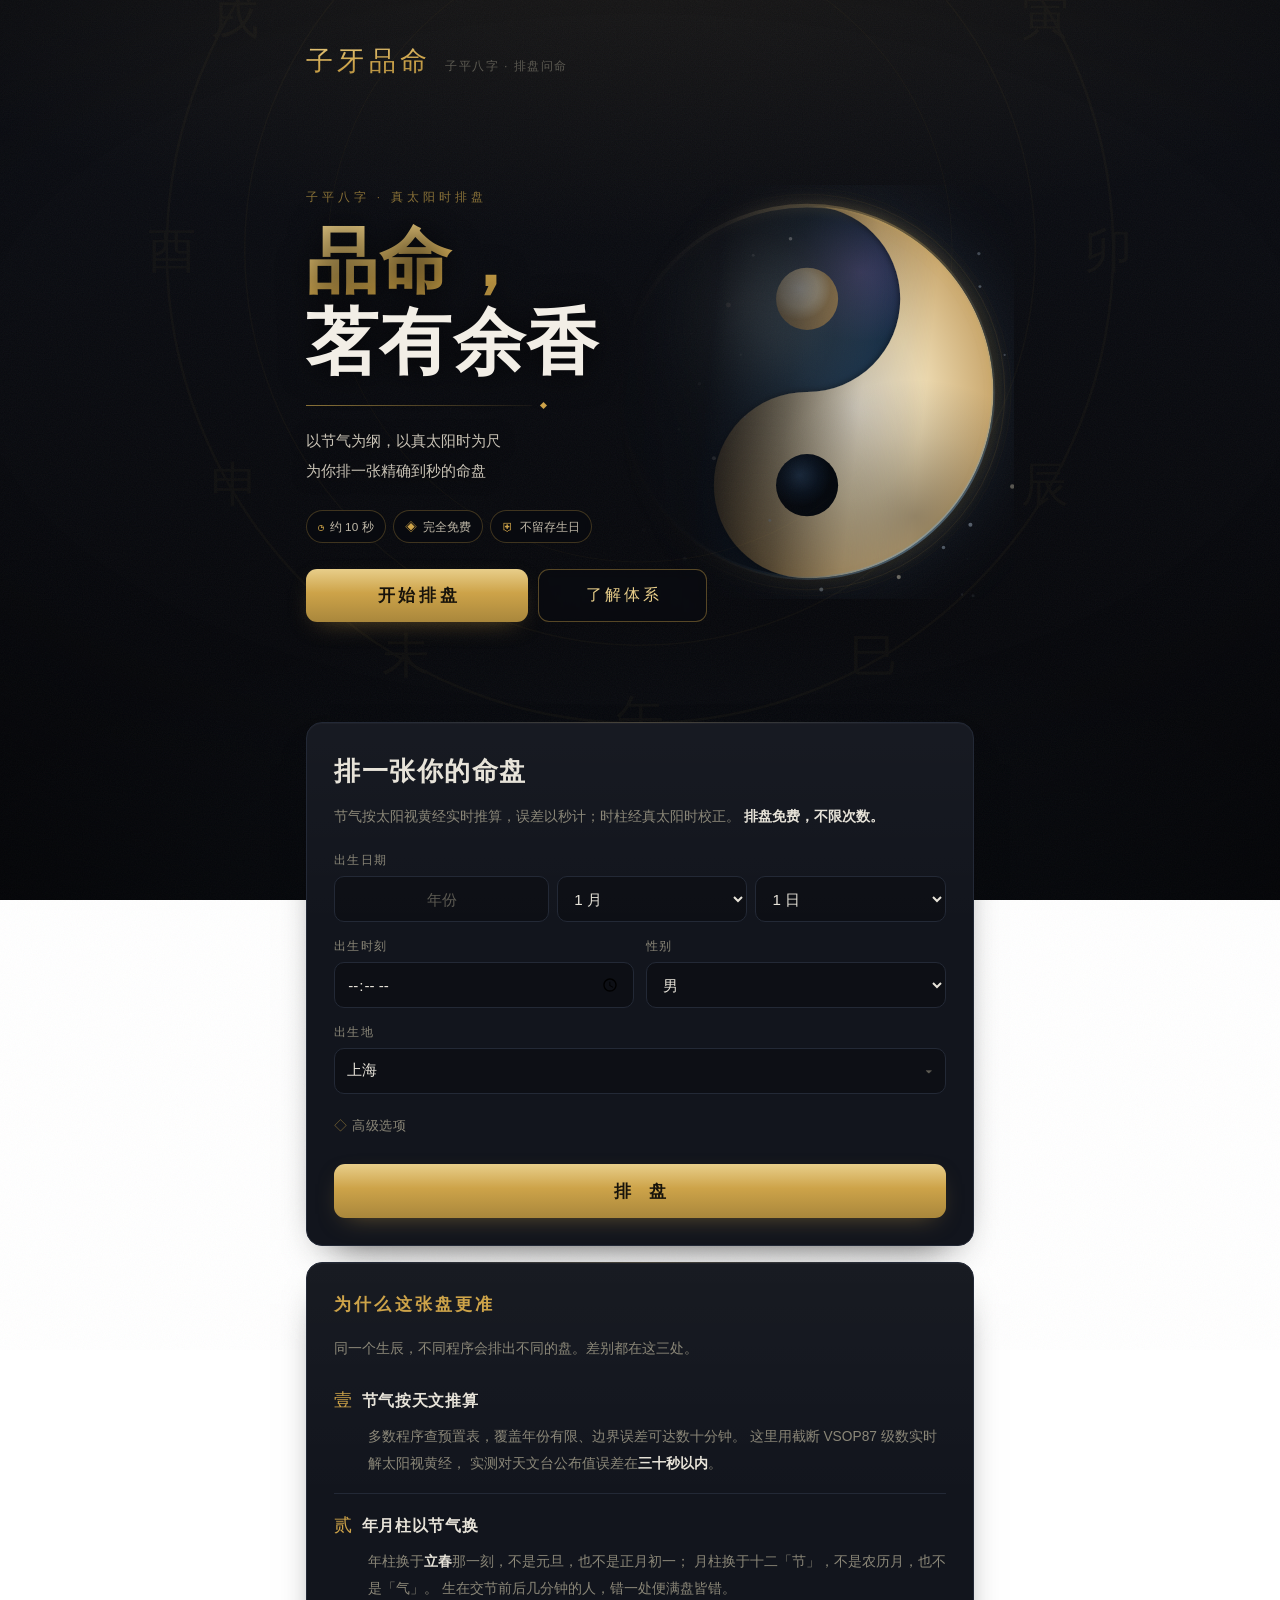
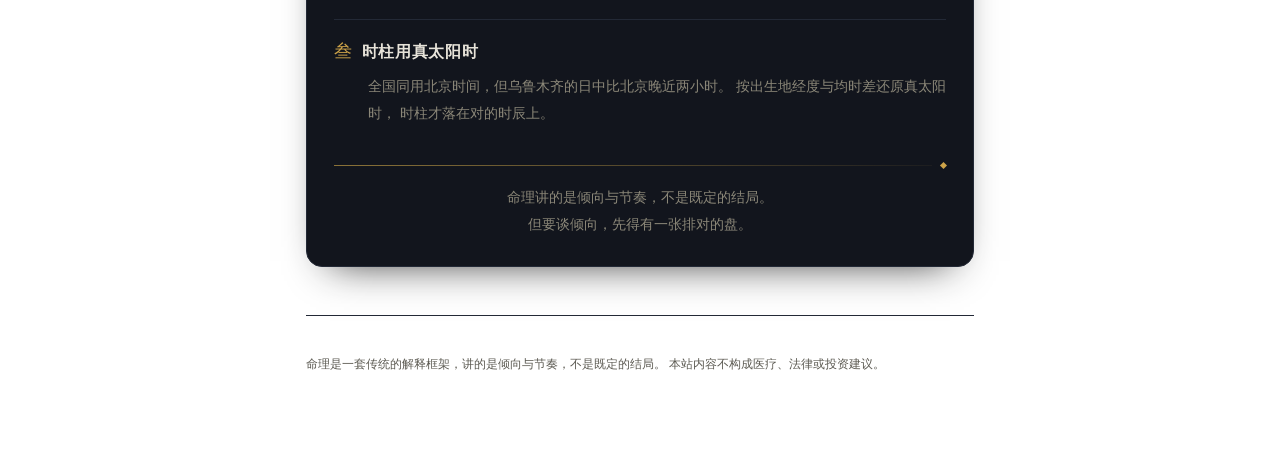
==== commit f196d7ce: "修三处：安卓选不了年份、八字页换体系入口没样式、站点地址写了两份 一、生日输入不再用 <input type="date">（这条影响最大）  安卓（微信内置浏览器尤其）的原生日期控件只给一个「按月翻" ====
--- a/static/index.html
+++ b/static/index.html
@@ -224,18 +224,27 @@
   </p>
 
   <form id="birth-form">
+    <!-- 生日不用 <input type="date">：安卓的原生日历只能按月翻页，没有直接
+         选年份的入口，填一个几十年前的日期要翻几百次。年份改成数字键盘直接打，
+         月日用短下拉。详见 common.js 里 initBirthDate 的说明。 -->
     <div class="field-row">
-      <label class="field">
+      <div class="field">
         <span>出生日期</span>
-        <input type="date" name="date" required>
-      </label>
+        <div class="date-group">
+          <input type="number" id="by" inputmode="numeric" autocomplete="bday-year"
+                 min="1900" max="2100" step="1" placeholder="年份" required
+                 aria-label="出生年份">
+          <select id="bm" aria-label="出生月份"></select>
+          <select id="bd" aria-label="出生日"></select>
+        </div>
+      </div>
+    </div>
+
+    <div class="field-row">
       <label class="field">
         <span>出生时刻</span>
         <input type="time" name="time" required>
       </label>
-    </div>
-
-    <div class="field-row">
       <label class="field">
         <span>性别</span>
         <select name="gender">
@@ -243,6 +252,9 @@
           <option value="female">女</option>
         </select>
       </label>
+    </div>
+
+    <div class="field-row">
       <!-- 出生地不用原生 select：微信内置浏览器对长列表下拉有渲染问题，
            而这里恰好卡在唯一的转化路径上。改成可搜索的底部选择器，
            顺带把「先选省再选市」压成一步——用户知道「苏州」，
@@ -326,10 +338,21 @@
       <h2>命盘</h2>
       <button class="btn-ghost" id="redo">重新排盘</button>
     </div>
-    <div class="birth-meta" id="birth-meta"></div>
+  <div class="birth-meta" id="birth-meta"></div>
     <div class="table-scroll">
       <table class="pillars" id="pillars"></table>
     </div>
+
+    <!-- 换系统看同一个生辰。两套体系各有各的盲区：子平擅长看势与节奏，
+         紫微擅长看具体落在哪一块（宫位）。生辰用 URL 参数带过去，
+         用户不必重填一遍——重填一次就会流失一批人。
+
+         位置与紫微页保持一致：摆在命盘**之后**。先让人看见自己的盘，
+         再给换体系的入口；摆在盘前面等于在人还没看到结果时就让他走。 -->
+    <a class="switch-system to-other" id="to-ziwei" href="/ziwei">
+      <b>换紫微斗数看这张盘</b>
+      <em>同一个生辰，十二宫排一次 →</em>
+    </a>
   </div>
 
   <!-- 五维评分。刻意不给「命格总分」——把一生压成一个数字既是虚假的精确，
@@ -338,9 +361,45 @@
     <h2>五维评分</h2>
     <svg class="radar" id="radar" viewBox="-16 -14 132 130" role="img"
          aria-label="命盘五维评分雷达图"></svg>
-    <p class="score-lead" id="score-lead"></p>
+  <p class="score-lead" id="score-lead"></p>
     <div class="score-list" id="score-list"></div>
     <p class="score-note" id="score-note"></p>
+
+    <!-- 用户看完两套盘一定会问「同一个人怎么算出两个分」。与其等人来问，
+         不如把话说在前头——含糊过去只会让人怀疑两套都是随口编的。
+         摘要行用的正是用户自己的问法，看见的人就知道这问题被想过了。 -->
+    <details class="score-why">
+      <summary>为什么八字和紫微算出的分数不一样？</summary>
+
+      <p><b>因为两套体系量的不是同一个东西。</b>子平八字看的是五行力量的消长——上面这个「事业」分，
+        是从官杀的轻重、格局的清浊、日主担不担得起责任推出来的。
+        紫微斗数看的是星曜落在哪一宫，
+        它那个「事业」分直接来自官禄宫三方四正坐了什么星。
+        同一件事，两把刻度完全不同的尺子。</p>
+
+      <p><b>分数说的是位置，不是分量。</b>两套评分都把大量命盘的中位数定在
+        68 分、散布定在 12 分，
+        所以「74 分」的意思是「按这套体系的口径，你在这个维度上比多数人靠前」。
+        换一套体系，尺子重新刻一遍，数字自然不同。</p>
+
+      <p><b>两边不一致是常态，而且不一致本身就是信息。</b>两套体系都说强的地方，
+        结论比较扎实；分歧大的地方，往往说明这块结构本身是两可的。
+        举个实际的例子：八字说你财星旺、紫微说你财帛宫见地空地劫，
+        合起来读就是「机会不缺，但留不住」——这比任何一边单独的分数都具体得多。</p>
+
+      <p class="why-bottom">说句实在话：命理是一套传统的解释框架，
+        讲的是倾向与节奏，不是对人的测量。
+        如果两套体系给出同一组数字，那其中一套就是多余的。</p>
+
+      <div class="why-cta">
+        <p>你这两套盘在哪几处一致、哪几处相反，
+          是能逐条对出来的——但这一步得把两张盘摆在一起看。</p>
+        <a class="why-jump to-other" href="/ziwei">先去排一张紫微盘 →</a>
+        <button type="button" class="why-ask" id="why-ask">
+          <span>把这个问题问一下 →</span>
+        </button>
+      </div>
+    </details>
   </div>
 
   <div class="panel">
@@ -363,9 +422,28 @@
     </div>
   </div>
 
+  <!-- 流年：十年看大运，一年看流年。时间性的东西天然不完整，
+       用户看完自然会想问「那具体什么时候」。 -->
+  <div class="panel">
+    <h2>流年</h2>
+    <div id="years"></div>
+  </div>
+
   <div class="panel" id="shensha-panel">
     <h2>神煞 · 刑冲合害</h2>
     <div class="tag-groups" id="shensha"></div>
+  </div>
+
+  <!-- 待定论：盘上真正两可、必须知道处境才能判的点。
+       放在微信卡正前方——这是整条漏斗里唯一让用户意识到
+       「我的情况比较特殊」的地方，而那正是加微信的那一刻。 -->
+  <div class="panel inquiry-panel" id="inquiry-panel" hidden>
+    <h2>这几处，盘上定不了</h2>
+    <p class="inquiry-lead">
+      下面几点在你盘上是明确的，但走向取决于你现在的处境——
+      同一个结构，处境不同，结论会完全相反。
+    </p>
+    <div class="inquiry-list" id="inquiry-list"></div>
   </div>
 
   <!-- 引流：盘给完整，解读留给真人 -->
@@ -397,8 +475,21 @@
     </div>
   </div>
 
-  <div class="toast" id="toast" hidden></div>
-
+
+
+</section>
+
+<footer>
+  <p>命理是一套传统的解释框架，讲的是倾向与节奏，不是既定的结局。
+     本站内容不构成医疗、法律或投资建议。</p>
+</footer>
+
+</main>
+
+<!-- 覆盖层：必须是 body 的直接子元素。
+     曾经把它们放在 <section id="result"> 里，而结果区在排盘前是
+     display:none —— 选择器于是渲染成 0×0，出生地根本选不了，
+     所有人都在用默认城市。祖先被隐藏时，自身 hidden=false 也没用。 -->
 <!-- 出生地选择器。放在 #result 之外、body 末尾附近，避免被结果区的
      隐藏逻辑连带藏掉。 -->
 <div class="sheet" id="place-sheet" hidden role="dialog" aria-modal="true"
@@ -421,15 +512,11 @@
   </div>
 </div>
 
-</section>
-
-<footer>
-  <p>命理是一套传统的解释框架，讲的是倾向与节奏，不是既定的结局。
-     本站内容不构成医疗、法律或投资建议。</p>
-</footer>
-
-</main>
-
+<div class="toast" id="toast" hidden></div>
+
+<!-- 加载顺序有依赖：common.js 提供 $ / el / svgEl 等，places.js 与 app.js 都用 -->
+<script src="/static/common.js?v=__V__"></script>
+<script src="/static/places.js?v=__V__"></script>
 <script src="/static/app.js?v=__V__"></script>
 </body>
 </html>
--- a/static/style.css
+++ b/static/style.css
@@ -456,6 +456,27 @@
   border-color: var(--gold-dim);
   box-shadow: 0 0 0 3px rgba(205,163,73,.10);
 }
+
+/* 生日三段式。为什么不用原生日期控件，见 common.js 里 initBirthDate 的说明。 */
+.date-group { display: flex; gap: .5rem; }
+.date-group > * { min-width: 0; }
+.date-group input { flex: 1.15; }
+.date-group select { flex: 1; }
+
+/* 去掉数字框的上下箭头：这里要的是直接打四位数，
+   箭头既用不上，又会挤掉本就不宽的输入区。 */
+.date-group input::-webkit-outer-spin-button,
+.date-group input::-webkit-inner-spin-button {
+  -webkit-appearance: none;
+  margin: 0;
+}
+.date-group input {
+  -moz-appearance: textfield;
+  appearance: textfield;
+  text-align: center;
+  letter-spacing: .06em;
+}
+.date-group input::placeholder { letter-spacing: normal; color: var(--faint); }
 
 /* ── 出生地：伪装成输入框的按钮 + 底部选择器 ───────────────── */
 
@@ -891,6 +912,117 @@
   border-top: 1px solid var(--line);
 }
 
+/* ── 换体系的入口 ───────────────────────────────────────── */
+
+/* 两套体系各有盲区：子平擅长看势与节奏，紫微擅长看落在哪一块。
+   看完一张自然会想看另一张，所以这个入口给得比普通链接显眼一些。
+
+   必须住在 style.css 而不是 ziwei.css：两个页面都有这个入口，而八字页
+   只加载 style.css。放错文件的后果是八字页上它退化成一个裸链接——
+   样式缺失不会报错，只会安静地丑一半。 */
+.switch-system {
+  display: flex;
+  align-items: baseline;
+  justify-content: space-between;
+  gap: .6rem;
+  flex-wrap: wrap;
+  margin-top: 1.1rem;
+  padding: .8rem .95rem;
+  border: 1px solid var(--line-warm);
+  border-radius: 12px;
+  background: rgba(205,163,73,.05);
+  text-decoration: none;
+  color: var(--text);
+}
+.switch-system b {
+  font-family: var(--serif);
+  font-size: .95rem;
+  font-weight: 600;
+  letter-spacing: .03em;
+}
+.switch-system em {
+  font-style: normal;
+  font-size: .74rem;
+  color: var(--gold);
+  white-space: nowrap;
+}
+.switch-system:active { background: rgba(205,163,73,.11); }
+
+/* ── 「为什么两套体系分数不同」 ─────────────────────────────
+   八字页与紫微页共用。折叠而不是常展：有这个疑问的人一眼就会点开，
+   没有疑问的人不该被四段解释挡住去路。摘要行用的正是用户自己的问法。 */
+
+.score-why {
+  margin-top: 1.1rem;
+  border: 1px solid var(--line);
+  border-radius: 12px;
+  background: rgba(23,27,37,.5);
+}
+
+.score-why summary {
+  padding: .8rem .9rem;
+  font-size: .84rem;
+  color: var(--gold);
+  cursor: pointer;
+  list-style: none;
+  letter-spacing: .02em;
+}
+.score-why summary::-webkit-details-marker { display: none; }
+.score-why summary::before { content: "◇ "; color: var(--gold-dim); }
+.score-why[open] summary::before { content: "◆ "; }
+.score-why[open] summary { border-bottom: 1px solid var(--line); }
+
+.score-why p {
+  margin: 0;
+  padding: .8rem .9rem 0;
+  font-size: .82rem;
+  line-height: 1.9;
+  color: var(--muted);
+}
+.score-why p b { color: var(--text); font-weight: 600; }
+
+/* 最后一段是边界声明，压暗一档以示它不是卖点而是实话 */
+.why-bottom {
+  color: var(--faint) !important;
+  padding-bottom: .3rem !important;
+}
+
+.why-cta {
+  margin: .8rem .9rem .9rem;
+  padding: .75rem .8rem;
+  border: 1px solid var(--line-warm);
+  border-radius: 10px;
+  background: rgba(205,163,73,.05);
+}
+.why-cta p {
+  padding: 0 0 .6rem;
+  color: var(--text);
+  font-size: .82rem;
+}
+
+.why-jump {
+  display: inline-block;
+  margin-right: .8rem;
+  font-size: .8rem;
+  color: var(--gold-lit);
+  text-decoration: none;
+  border-bottom: 1px solid var(--line-warm);
+  padding-bottom: 1px;
+}
+
+.why-ask {
+  display: inline-block;
+  padding: .3rem .7rem;
+  border: 1px solid var(--gold-dim);
+  border-radius: 999px;
+  background: transparent;
+  color: var(--gold);
+  font-family: inherit;
+  font-size: .8rem;
+  cursor: pointer;
+}
+.why-ask:active { background: rgba(205,163,73,.16); }
+
 /* ── 五行生克图 ───────────────────────────────────────── */
 
 .wuxing { display: block; width: 100%; max-width: 320px; margin: 0 auto .4rem; }
@@ -954,6 +1086,157 @@
 .luck-cell.current .lg { color: var(--gold-lit); }
 .luck-cell .lt { font-size: .66rem; color: var(--muted); }
 .luck-cell .ly { font-size: .63rem; color: var(--faint); margin-top: .25rem; }
+
+/* ── 流年 ─────────────────────────────────────────────── */
+
+.year-now {
+  background: rgba(0,0,0,.24);
+  border: 1px solid var(--line-warm);
+  border-radius: 13px;
+  padding: 1rem;
+}
+
+.yn-top { display: flex; align-items: baseline; gap: .6rem; flex-wrap: wrap; }
+.yn-year { font-size: .8rem; color: var(--muted); letter-spacing: .1em; }
+.yn-gz {
+  font-family: var(--serif);
+  font-size: 1.8rem;
+  font-weight: 600;
+  color: var(--gold-lit);
+  line-height: 1.2;
+}
+.yn-god {
+  font-size: .78rem;
+  color: var(--gold);
+  border: 1px solid var(--line-warm);
+  border-radius: 20px;
+  padding: .12rem .55rem;
+}
+
+.yn-theme {
+  font-size: .89rem;
+  line-height: 1.95;
+  margin: .7rem 0 .8rem;
+  color: var(--text);
+}
+
+.yn-meta {
+  display: flex;
+  flex-wrap: wrap;
+  gap: .45rem;
+  font-size: .73rem;
+  color: var(--faint);
+  align-items: center;
+}
+.yn-tone {
+  font-size: .73rem;
+  padding: .15rem .55rem;
+  border: 1px solid var(--line);
+  border-radius: 20px;
+  color: var(--muted);
+}
+.yn-tone.good { border-color: var(--line-warm); color: var(--gold); }
+.yn-tone.warn { border-color: rgba(208,100,80,.3); color: #C88476; }
+
+.yn-stir {
+  display: flex;
+  flex-wrap: wrap;
+  gap: .35rem;
+  align-items: center;
+  margin-top: .85rem;
+  padding-top: .8rem;
+  border-top: 1px solid var(--line);
+}
+.yn-stir-label {
+  font-size: .72rem; color: var(--faint); letter-spacing: .1em;
+  margin-right: .1rem;
+}
+
+.year-rest { display: flex; gap: .5rem; margin-top: .6rem; }
+.year-mini {
+  flex: 1;
+  background: rgba(0,0,0,.2);
+  border: 1px solid var(--line);
+  border-radius: 11px;
+  padding: .6rem .4rem;
+  text-align: center;
+}
+.ym-year { font-size: .68rem; color: var(--faint); }
+.ym-gz {
+  font-family: var(--serif); font-size: 1.2rem;
+  color: var(--text); line-height: 1.35;
+}
+.ym-god { font-size: .68rem; color: var(--muted); }
+
+/* ── 待定论 ───────────────────────────────────────────── */
+
+.inquiry-panel {
+  border-color: var(--line-warm);
+  background:
+    radial-gradient(90% 70% at 50% 0%, rgba(205,163,73,.06), transparent 65%),
+    var(--surface);
+}
+
+.inquiry-lead {
+  font-size: .87rem;
+  line-height: 1.95;
+  color: var(--muted);
+  margin: 0 0 1.1rem;
+}
+
+.inquiry-list { display: grid; gap: .8rem; }
+
+.inq {
+  background: rgba(0,0,0,.24);
+  border: 1px solid var(--line);
+  border-radius: 13px;
+  padding: 1rem;
+}
+
+.inq-title {
+  font-family: var(--serif);
+  font-size: 1rem;
+  letter-spacing: .08em;
+  color: var(--gold-lit);
+  margin-bottom: .55rem;
+}
+.inq-fact, .inq-fork {
+  font-size: .86rem;
+  line-height: 1.95;
+  margin: 0 0 .5rem;
+  color: var(--text);
+}
+.inq-fork { color: var(--muted); }
+
+.inq-ask {
+  display: block;
+  width: 100%;
+  text-align: left;
+  background: rgba(205,163,73,.07);
+  border: 1px solid var(--line-warm);
+  border-radius: 10px;
+  padding: .7rem .8rem;
+  margin-top: .7rem;
+  font-family: inherit;
+  cursor: pointer;
+  min-height: 44px;
+  transition: background .2s;
+}
+.inq-ask:active { background: rgba(205,163,73,.16); }
+
+.inq-q {
+  display: block;
+  font-size: .89rem;
+  line-height: 1.75;
+  color: var(--text);
+  margin-bottom: .3rem;
+}
+.inq-go {
+  display: block;
+  font-size: .74rem;
+  color: var(--gold);
+  letter-spacing: .06em;
+}
 
 /* ── 标签组 ───────────────────────────────────────────── */
 
@@ -1144,6 +1427,25 @@
   .hero-title { font-size: clamp(3.2rem, 5.6vw, 4.6rem); }
   .hero-cta { max-width: 27rem; }
   .method-list p { padding-left: 2.1rem; }
+
+  /* 底部抽屉是移动端范式。宽屏上贴着底边拉满 1280px 又丑又难点，
+     改成居中对话框。 */
+  .sheet-body {
+    left: 50%;
+    right: auto;
+    bottom: auto;
+    top: 50%;
+    width: min(30rem, calc(100vw - 3rem));
+    max-height: min(34rem, 84vh);
+    transform: translate(-50%, -50%);
+    border: 1px solid var(--line-warm);
+    border-radius: 16px;
+    animation: sheet-pop .28s var(--ease);
+  }
+  @keyframes sheet-pop {
+    from { opacity: 0; transform: translate(-50%, -46%) scale(.97); }
+    to   { opacity: 1; transform: translate(-50%, -50%) scale(1); }
+  }
 }
 
 /* 尊重系统偏好：关掉一切位移与自转，只留不透明度 */
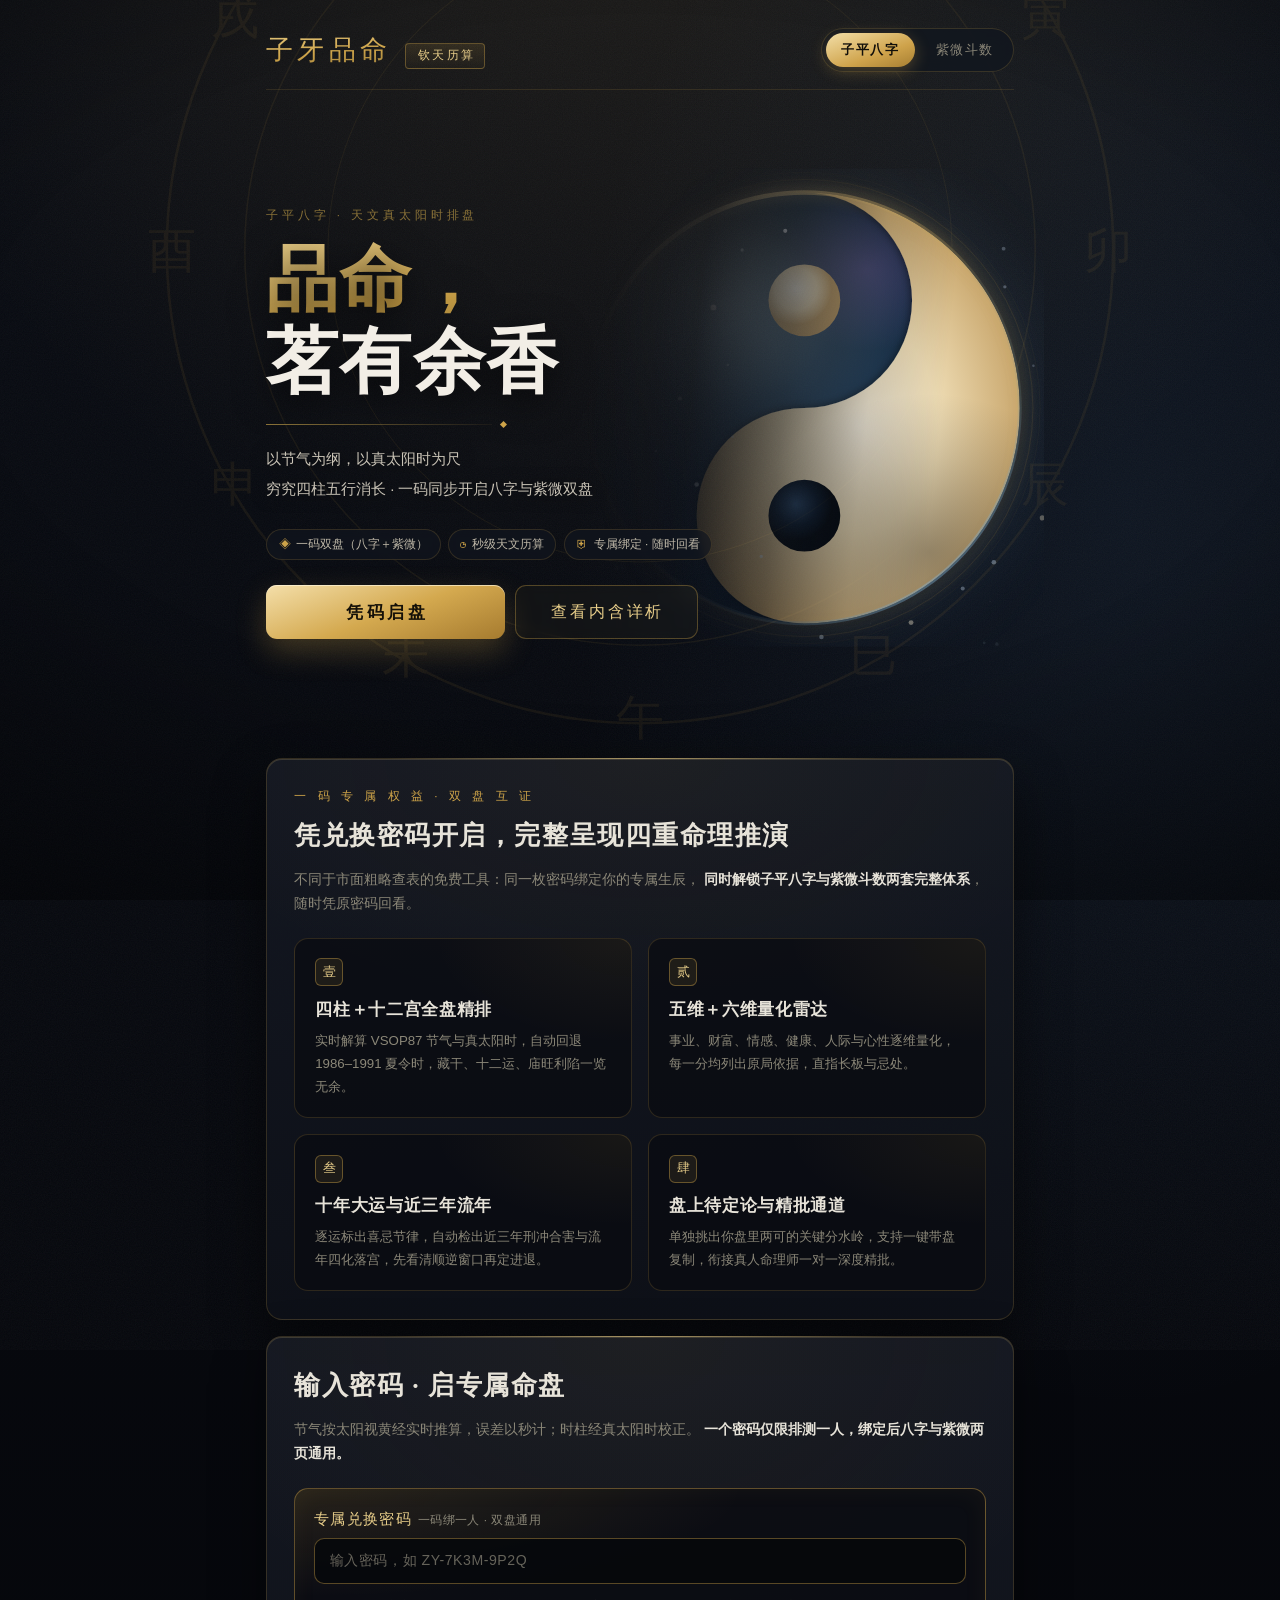
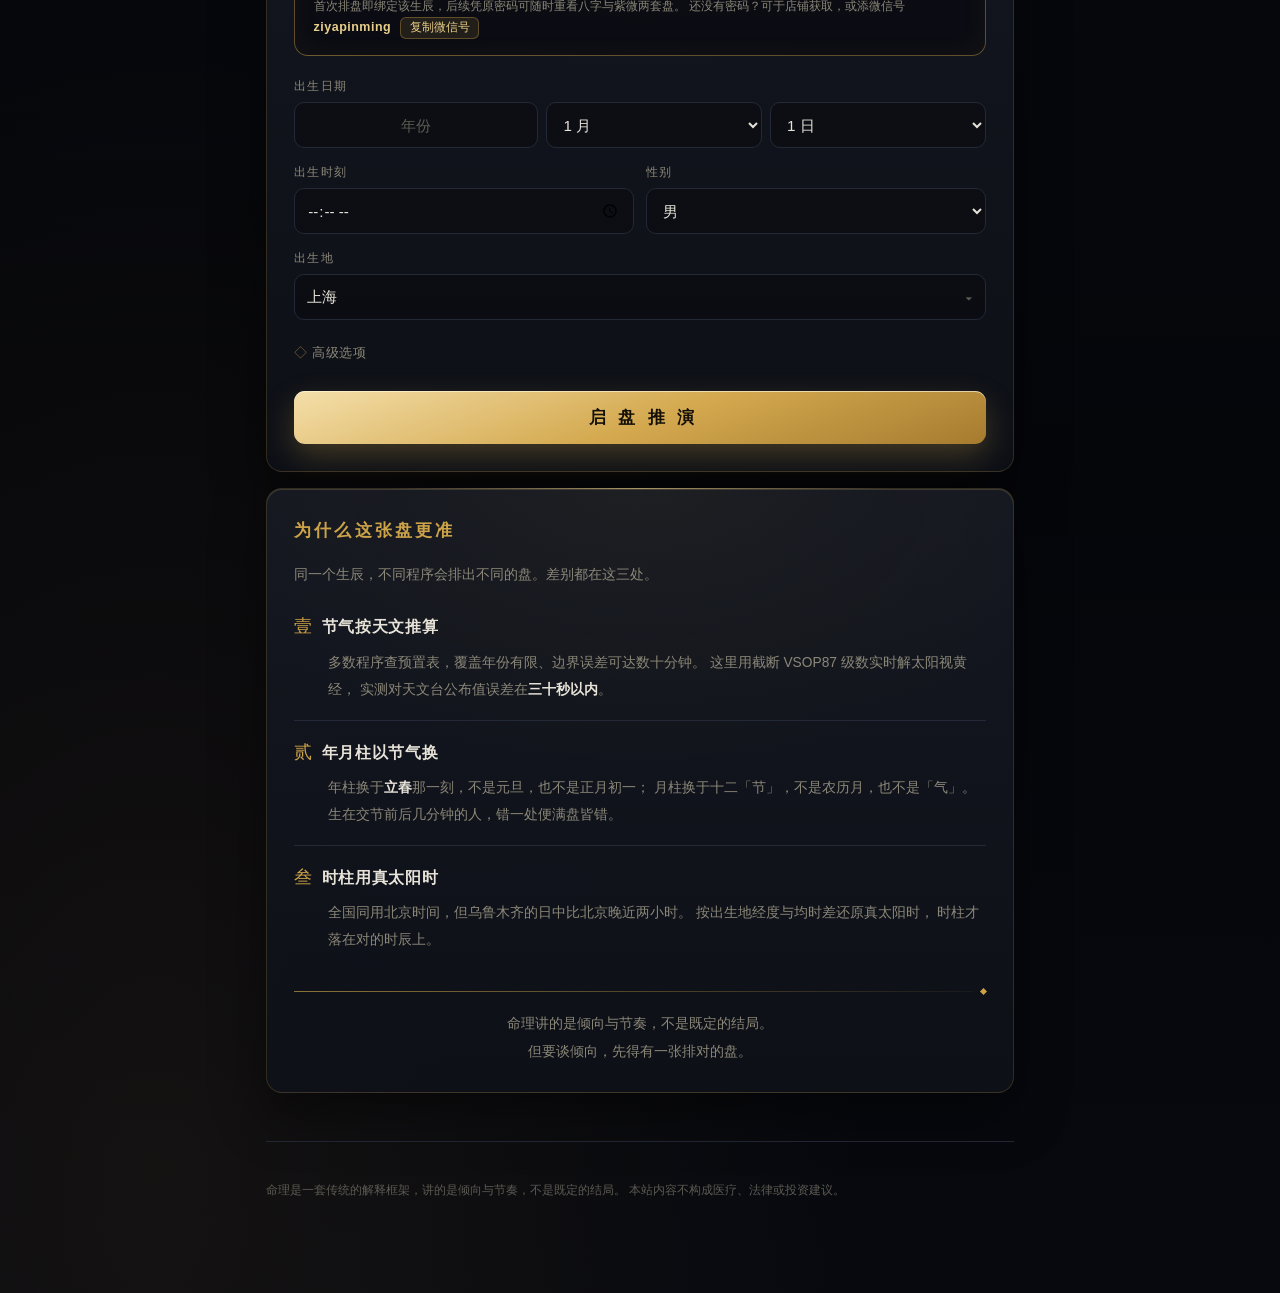
==== commit f8cbb355: "新增一密一人兑换核销、云托管MySQL持久化、/admin发卡后台与钦天星穹视觉升级" ====
--- a/static/index.html
+++ b/static/index.html
@@ -4,7 +4,7 @@
 <meta charset="utf-8">
 <meta name="viewport" content="width=device-width, initial-scale=1, viewport-fit=cover">
 <title>子牙品命 · 八字排盘与问命</title>
-<meta name="description" content="高精度八字排盘：节气按太阳视黄经实时推算，时柱经真太阳时校正。排盘免费，不限次数。">
+<meta name="description" content="高精度八字与紫微双盘排盘：节气按太阳视黄经实时推算，时柱经真太阳时校正。一码启双盘，专属绑定随时回看。">
 <link rel="icon" href="data:image/svg+xml,%3Csvg xmlns='http://www.w3.org/2000/svg' viewBox='0 0 32 32'%3E%3Crect width='32' height='32' rx='7' fill='%2313110F'/%3E%3Ctext x='16' y='23' font-size='20' font-family='serif' fill='%23C9A961' text-anchor='middle'%3E%E5%AD%90%3C/text%3E%3C/svg%3E">
 <link rel="stylesheet" href="/static/style.css?v=__V__">
 </head>
@@ -34,9 +34,15 @@
 </svg>
 
 <header class="masthead">
-  <div class="brand">
-    <span class="brand-mark">子牙品命</span>
-    <span class="brand-sub">子平八字 · 排盘问命</span>
+  <div class="masthead-bar">
+    <div class="brand">
+      <span class="brand-mark">子牙品命</span>
+      <span class="brand-seal">钦天历算</span>
+    </div>
+    <nav class="sys-nav" aria-label="命理体系切换">
+      <a class="sys-tab active" href="/">子平八字</a>
+      <a class="sys-tab" href="/ziwei">紫微斗数</a>
+    </nav>
   </div>
 </header>
 
@@ -191,7 +197,7 @@
   </div>
 
   <div class="hero-copy">
-    <p class="eyebrow">子平八字 · 真太阳时排盘</p>
+    <p class="eyebrow">子平八字 · 天文真太阳时排盘</p>
     <h1 class="hero-title">
       <span class="t-gold">品命，</span>
       <span class="t-plain">茗有余香</span>
@@ -199,31 +205,75 @@
     <div class="rule-diamond"><i></i></div>
     <p class="hero-sub">
       以节气为纲，以真太阳时为尺<br>
-      为你排一张精确到秒的命盘
+      穷究四柱五行消长 · 一码同步开启八字与紫微双盘
     </p>
 
     <div class="trust">
-      <span><b>◷</b> 约 10 秒</span>
-      <span><b>◈</b> 完全免费</span>
-      <span><b>⛨</b> 不留存生日</span>
+      <span><b>◈</b> 一码双盘（八字＋紫微）</span>
+      <span><b>◷</b> 秒级天文历算</span>
+      <span><b>⛨</b> 专属绑定 · 随时回看</span>
     </div>
 
     <div class="hero-cta">
-      <button type="button" class="btn-primary" id="go-form">开始排盘</button>
-      <a class="btn-outline" href="#method">了解体系</a>
+      <button type="button" class="btn-primary" id="go-form">凭码启盘</button>
+      <a class="btn-outline" href="#vault">查看内含详析</a>
     </div>
   </div>
 </section>
 
+<!-- ── 价值纵览：让访客一眼看清一码解锁的深厚内容 ──────────── -->
+<section class="panel vault-panel" id="vault">
+  <p class="vault-kicker">一 码 专 属 权 益 · 双 盘 互 证</p>
+  <h2 class="big">凭兑换密码开启，完整呈现四重命理推演</h2>
+  <p class="lede">
+    不同于市面粗略查表的免费工具：同一枚密码绑定你的专属生辰，
+    <strong>同时解锁子平八字与紫微斗数两套完整体系</strong>，随时凭原密码回看。
+  </p>
+  <div class="vault-grid">
+    <div class="vault-item">
+      <span class="v-num">壹</span>
+      <h3>四柱＋十二宫全盘精排</h3>
+      <p>实时解算 VSOP87 节气与真太阳时，自动回退 1986–1991 夏令时，藏干、十二运、庙旺利陷一览无余。</p>
+    </div>
+    <div class="vault-item">
+      <span class="v-num">贰</span>
+      <h3>五维＋六维量化雷达</h3>
+      <p>事业、财富、情感、健康、人际与心性逐维量化，每一分均列出原局依据，直指长板与忌处。</p>
+    </div>
+    <div class="vault-item">
+      <span class="v-num">叁</span>
+      <h3>十年大运与近三年流年</h3>
+      <p>逐运标出喜忌节律，自动检出近三年刑冲合害与流年四化落宫，先看清顺逆窗口再定进退。</p>
+    </div>
+    <div class="vault-item">
+      <span class="v-num">肆</span>
+      <h3>盘上待定论与精批通道</h3>
+      <p>单独挑出你盘里两可的关键分水岭，支持一键带盘复制，衔接真人命理师一对一深度精批。</p>
+    </div>
+  </div>
+</section>
+
 <!-- ── 排盘表单 ───────────────────────────────────────────── -->
-<section id="intake" class="panel">
-  <h2 class="big">排一张你的命盘</h2>
+<section id="intake" class="panel intake-panel">
+  <h2 class="big">输入密码 · 启专属命盘</h2>
   <p class="lede">
     节气按太阳视黄经实时推算，误差以秒计；时柱经真太阳时校正。
-    <strong>排盘免费，不限次数。</strong>
+    <strong>一个密码仅限排测一人，绑定后八字与紫微两页通用。</strong>
   </p>
 
   <form id="birth-form">
+    <div class="code-gate" id="code-gate">
+      <label class="field code-field">
+        <span class="code-label">专属兑换密码 <em>一码绑一人 · 双盘通用</em></span>
+        <input type="text" id="redeem-code" name="code" autocomplete="off"
+               spellcheck="false" placeholder="输入密码，如 ZY-7K3M-9P2Q" required>
+      </label>
+      <p class="code-help">
+        首次排盘即绑定该生辰，后续凭原密码可随时重看八字与紫微两套盘。
+        还没有密码？可于店铺获取，或添微信号 <b class="js-wx-id">ziyapinming</b>
+        <button type="button" class="link-copy js-copy-wx">复制微信号</button>
+      </p>
+    </div>
     <!-- 生日不用 <input type="date">：安卓的原生日历只能按月翻页，没有直接
          选年份的入口，填一个几十年前的日期要翻几百次。年份改成数字键盘直接打，
          月日用短下拉。详见 common.js 里 initBirthDate 的说明。 -->
@@ -289,7 +339,7 @@
       </label>
     </details>
 
-    <button type="submit" class="btn-primary">排 盘</button>
+    <button type="submit" class="btn-primary">启 盘 推 演</button>
     <p class="form-error" id="form-error" hidden></p>
   </form>
 </section>
@@ -464,10 +514,11 @@
     </div>
 
     <div class="wechat-card">
+      <div class="wx-crest">一 对 一 真 人 精 批</div>
       <img class="qr" id="wx-qr" alt="微信二维码" hidden>
       <div class="wx-id-row">
         <span class="wx-label">微信号</span>
-        <code id="wx-id">…</code>
+        <code id="wx-id">ziyapinming</code>
         <button class="btn-copy" id="copy-wx">复制</button>
       </div>
       <p class="wx-hint" id="wx-hint"></p>
--- a/static/style.css
+++ b/static/style.css
@@ -1459,3 +1459,300 @@
   .ring, .taiji-spin, .twinkle { animation: none; }
   .twinkle { opacity: .7; }
 }
+
+
+/* =====================================================================
+   钦天监 · 浑天星穹视觉升级层（壮观 · 精致 · 高深 · 一码启双盘）
+   ===================================================================== */
+
+body {
+  background:
+    radial-gradient(125% 68% at 50% -18%, rgba(214,173,88,.16), transparent 58%),
+    radial-gradient(70% 50% at 88% 18%, rgba(76,125,180,.10), transparent 62%),
+    radial-gradient(85% 60% at 12% 96%, rgba(182,132,62,.08), transparent 66%),
+    linear-gradient(180deg, #090C13 0%, #05060A 72%, #07090F 100%);
+}
+
+main, .masthead { max-width: 780px; }
+
+.ring {
+  opacity: .075;
+  filter: drop-shadow(0 0 18px rgba(205,163,73,.16));
+}
+
+/* 顶部导航栏：品牌铭牌 + 双体系切换 */
+.masthead { padding: 1.7rem 1rem 1.2rem; }
+.masthead-bar {
+  display: flex;
+  align-items: center;
+  justify-content: space-between;
+  gap: 1rem;
+  flex-wrap: wrap;
+  padding-bottom: 1rem;
+  border-bottom: 1px solid rgba(205,163,73,.14);
+}
+.brand-seal {
+  font-family: var(--serif);
+  font-size: .72rem;
+  letter-spacing: .22em;
+  color: var(--gold-lit);
+  border: 1px solid rgba(205,163,73,.38);
+  background: linear-gradient(180deg, rgba(205,163,73,.14), rgba(205,163,73,.03));
+  padding: .16rem .55rem .16rem .72rem;
+  border-radius: 4px;
+}
+.sys-nav {
+  display: inline-flex;
+  gap: .35rem;
+  padding: .24rem;
+  background: rgba(18,22,31,.82);
+  border: 1px solid rgba(205,163,73,.2);
+  border-radius: 999px;
+  backdrop-filter: blur(8px);
+}
+.sys-tab {
+  text-decoration: none;
+  font-family: var(--serif);
+  font-size: .84rem;
+  letter-spacing: .12em;
+  color: var(--muted);
+  padding: .36rem .95rem;
+  border-radius: 999px;
+  transition: color .25s var(--ease), background .25s var(--ease), box-shadow .25s var(--ease);
+}
+.sys-tab:hover { color: var(--text); }
+.sys-tab.active {
+  color: #120F0A;
+  font-weight: 700;
+  background: linear-gradient(160deg, #F3DFA8, #CFA34B 62%, #A67E32);
+  box-shadow: 0 4px 16px rgba(205,163,73,.32);
+}
+
+/* 面板升级：黑曜石微光玻璃＋鎏金顶线＋深邃立体投影 */
+.panel {
+  position: relative;
+  background:
+    radial-gradient(110% 80% at 50% 0%, rgba(205,163,73,.055), transparent 58%),
+    linear-gradient(180deg, rgba(21,25,35,.92) 0%, rgba(14,17,24,.94) 100%);
+  border: 1px solid rgba(205,163,73,.19);
+  box-shadow:
+    inset 0 1px 0 rgba(232,206,138,.18),
+    0 22px 54px rgba(0,0,0,.48);
+}
+.panel::before {
+  content: "";
+  position: absolute;
+  top: -1px; left: 16%; right: 16%;
+  height: 1px;
+  background: linear-gradient(90deg, transparent, rgba(232,206,138,.65), transparent);
+  pointer-events: none;
+}
+
+/* 主按钮：鎏金拉丝质感 + 微光扫过 */
+.btn-primary {
+  position: relative;
+  overflow: hidden;
+  background: linear-gradient(160deg, #F4DFAA 0%, #D4A94F 52%, #A67B2F 100%);
+  color: #141008;
+  font-family: var(--serif);
+  font-weight: 700;
+  letter-spacing: .24em;
+  box-shadow:
+    inset 0 1px 0 rgba(255,248,225,.65),
+    0 12px 30px rgba(205,163,73,.28);
+  transition: transform .22s var(--ease), box-shadow .25s var(--ease), filter .25s;
+}
+.btn-primary:hover {
+  transform: translateY(-1px);
+  filter: brightness(1.05);
+  box-shadow:
+    inset 0 1px 0 rgba(255,248,225,.8),
+    0 16px 38px rgba(205,163,73,.38);
+}
+.btn-outline {
+  border-color: rgba(205,163,73,.35);
+  color: var(--gold-lit);
+  background: rgba(205,163,73,.04);
+}
+.btn-outline:hover {
+  background: rgba(205,163,73,.12);
+  border-color: rgba(232,206,138,.58);
+}
+
+/* 首屏光影更宏大 */
+.hero-title {
+  text-shadow: 0 10px 36px rgba(0,0,0,.65);
+}
+.trust span {
+  background: rgba(18,22,31,.65);
+  border: 1px solid rgba(205,163,73,.18);
+  padding: .28rem .72rem;
+  border-radius: 999px;
+}
+
+/* 四重深研价值卡（强化购买欲望） */
+.vault-kicker {
+  font-size: .74rem;
+  letter-spacing: .34em;
+  color: var(--gold);
+  margin: 0 0 .5rem;
+}
+.vault-grid {
+  display: grid;
+  grid-template-columns: 1fr;
+  gap: .9rem;
+  margin-top: 1.35rem;
+}
+.vault-item {
+  position: relative;
+  padding: 1.15rem 1.2rem 1.15rem 1.25rem;
+  border-radius: 14px;
+  background:
+    radial-gradient(90% 90% at 100% 0%, rgba(205,163,73,.07), transparent 65%),
+    rgba(9,11,17,.68);
+  border: 1px solid rgba(205,163,73,.18);
+  transition: border-color .28s var(--ease), transform .28s var(--ease);
+}
+.vault-item:hover {
+  border-color: rgba(232,206,138,.42);
+  transform: translateY(-2px);
+}
+.v-num {
+  display: inline-flex;
+  align-items: center;
+  justify-content: center;
+  width: 28px;
+  height: 28px;
+  border-radius: 6px;
+  font-family: var(--serif);
+  font-size: .82rem;
+  color: var(--gold-lit);
+  border: 1px solid rgba(205,163,73,.42);
+  background: rgba(205,163,73,.1);
+  margin-bottom: .62rem;
+}
+.vault-item h3 {
+  margin: 0 0 .35rem;
+  font-family: var(--serif);
+  font-size: 1.04rem;
+  font-weight: 700;
+  color: var(--text);
+  letter-spacing: .04em;
+}
+.vault-item p {
+  margin: 0;
+  font-size: .83rem;
+  line-height: 1.72;
+  color: var(--muted);
+}
+
+/* 专属兑换密码鎏金铭牌 */
+.code-gate {
+  margin: 0 0 1.25rem;
+  padding: 1.15rem 1.15rem 1rem;
+  border-radius: 14px;
+  background:
+    radial-gradient(100% 100% at 0% 0%, rgba(205,163,73,.14), transparent 65%),
+    rgba(10,12,18,.82);
+  border: 1px solid rgba(205,163,73,.44);
+  box-shadow: inset 0 0 24px rgba(205,163,73,.06);
+}
+.code-field { margin: 0 !important; }
+.code-label {
+  display: flex;
+  align-items: baseline;
+  justify-content: space-between;
+  gap: .6rem;
+  color: var(--gold-lit) !important;
+  font-family: var(--serif);
+  font-size: .92rem !important;
+  letter-spacing: .08em;
+}
+.code-label em {
+  font-style: normal;
+  font-family: var(--sans);
+  font-size: .74rem;
+  color: var(--muted);
+  letter-spacing: .04em;
+}
+#redeem-code {
+  font-family: ui-monospace, SFMono-Regular, Menlo, Consolas, monospace;
+  font-size: .96rem;
+  letter-spacing: .12em;
+  color: var(--gold-lit);
+  background: rgba(6,8,12,.9);
+  border: 1px solid rgba(205,163,73,.42);
+  padding: .82rem .95rem;
+}
+#redeem-code::placeholder {
+  font-family: var(--sans);
+  letter-spacing: .04em;
+  font-size: .88rem;
+  color: rgba(139,135,120,.72);
+}
+#redeem-code:focus {
+  border-color: var(--gold-lit);
+  box-shadow: 0 0 0 3px rgba(205,163,73,.18);
+}
+.code-help {
+  margin: .72rem 0 0;
+  font-size: .78rem;
+  line-height: 1.72;
+  color: var(--muted);
+}
+.code-help b { color: var(--gold-lit); font-weight: 600; letter-spacing: .04em; }
+.link-copy {
+  background: rgba(205,163,73,.12);
+  border: 1px solid rgba(205,163,73,.36);
+  color: var(--gold-lit);
+  border-radius: 6px;
+  padding: .12rem .52rem;
+  margin-left: .35rem;
+  font-size: .74rem;
+  font-family: inherit;
+  cursor: pointer;
+}
+.link-copy:hover { background: rgba(205,163,73,.22); }
+
+/* 底部微信号 ziyapinming 尊享名片升级 */
+.wechat-card {
+  position: relative;
+  background:
+    radial-gradient(95% 75% at 50% 0%, rgba(205,163,73,.15), transparent 68%),
+    linear-gradient(180deg, rgba(16,20,29,.96), rgba(9,11,16,.98));
+  border: 1px solid rgba(205,163,73,.45);
+  box-shadow:
+    inset 0 0 0 4px rgba(10,12,18,.6),
+    inset 0 0 0 5px rgba(205,163,73,.16),
+    0 18px 42px rgba(0,0,0,.5);
+  padding: 1.7rem 1.4rem 1.5rem;
+}
+.wx-crest {
+  display: inline-block;
+  font-family: var(--serif);
+  font-size: .74rem;
+  letter-spacing: .3em;
+  color: var(--gold-lit);
+  border: 1px solid rgba(205,163,73,.38);
+  padding: .24rem .95rem .24rem 1.15rem;
+  border-radius: 999px;
+  background: rgba(205,163,73,.08);
+  margin-bottom: 1rem;
+}
+#wx-id {
+  font-size: 1.16rem;
+  letter-spacing: .12em;
+  color: var(--gold-lit);
+}
+.btn-copy {
+  background: linear-gradient(160deg, rgba(232,206,138,.22), rgba(205,163,73,.1));
+  border-color: rgba(232,206,138,.52);
+  color: var(--gold-lit);
+}
+.btn-copy:hover { background: rgba(205,163,73,.28); }
+
+@media (min-width: 620px) {
+  .vault-grid { grid-template-columns: 1fr 1fr; gap: 1rem; }
+  .hero { min-height: 72vh; }
+  .hero-art { right: -4%; width: 64%; }
+}
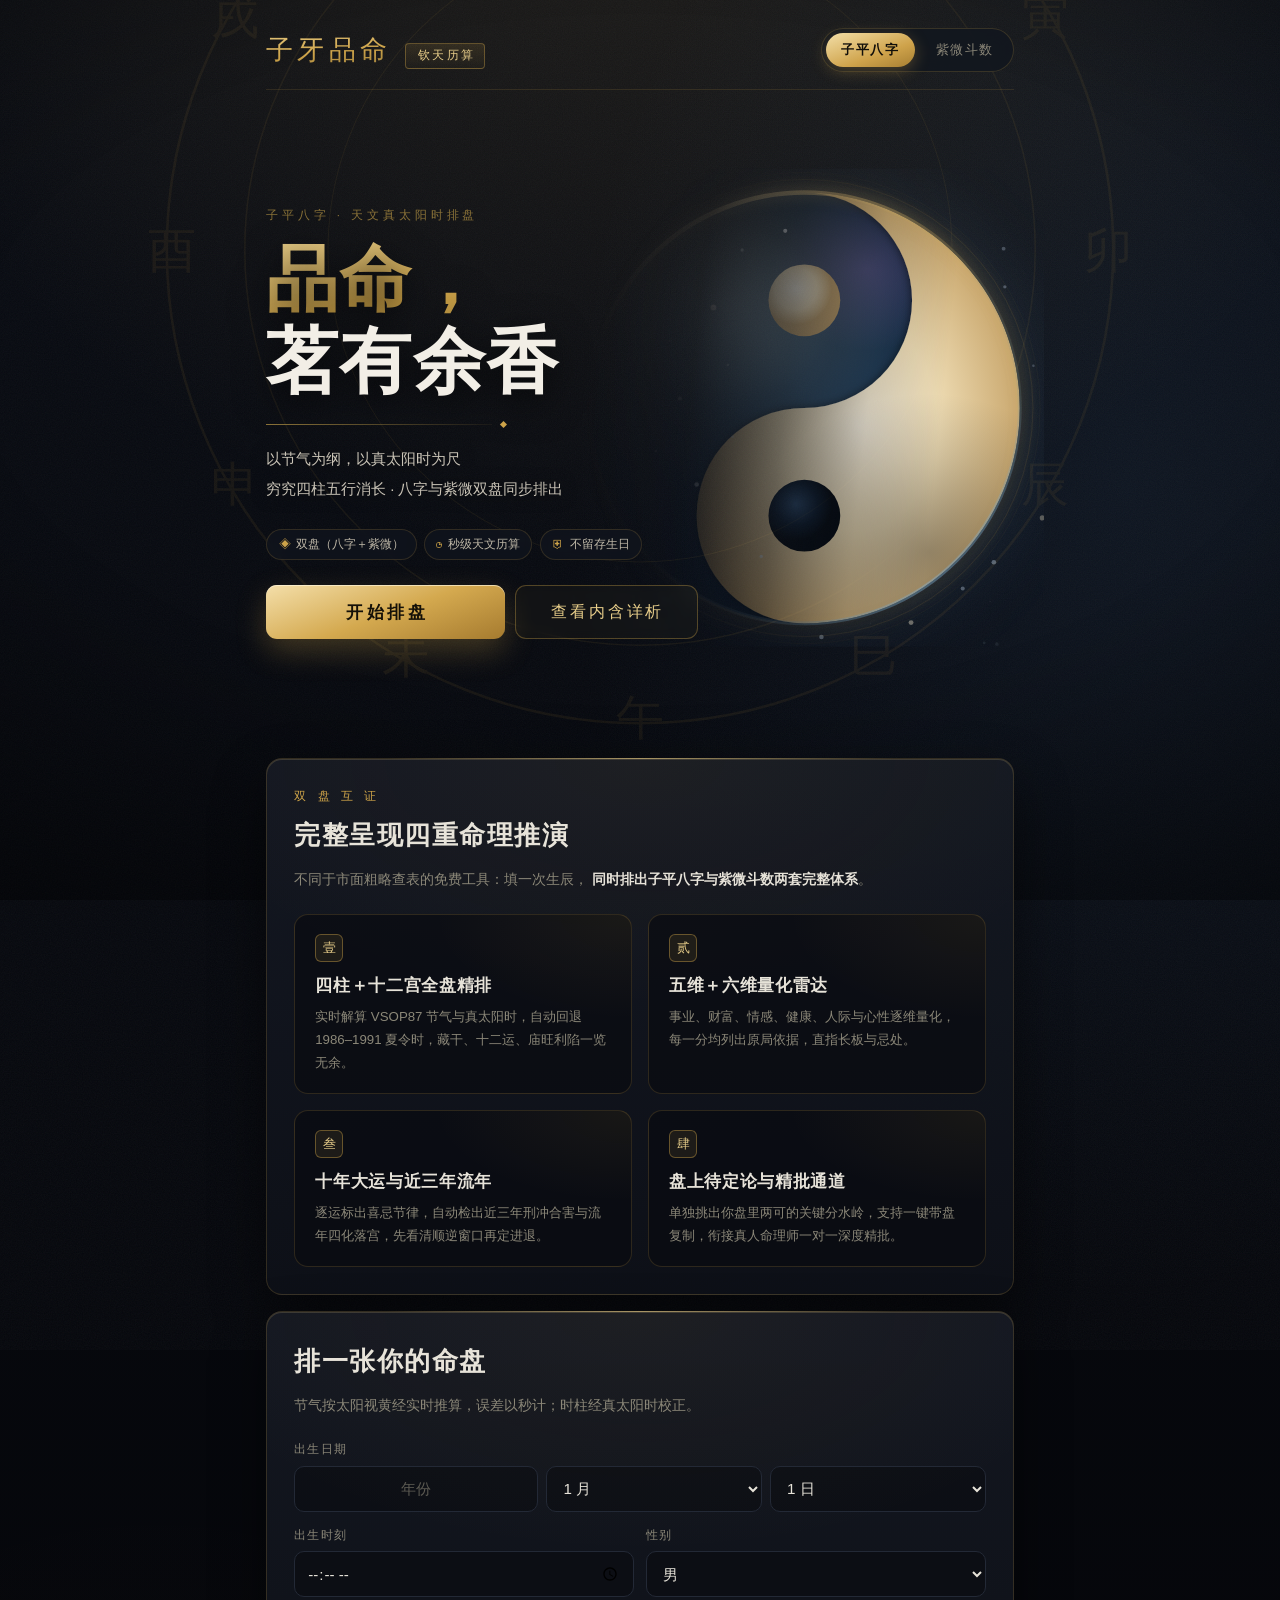
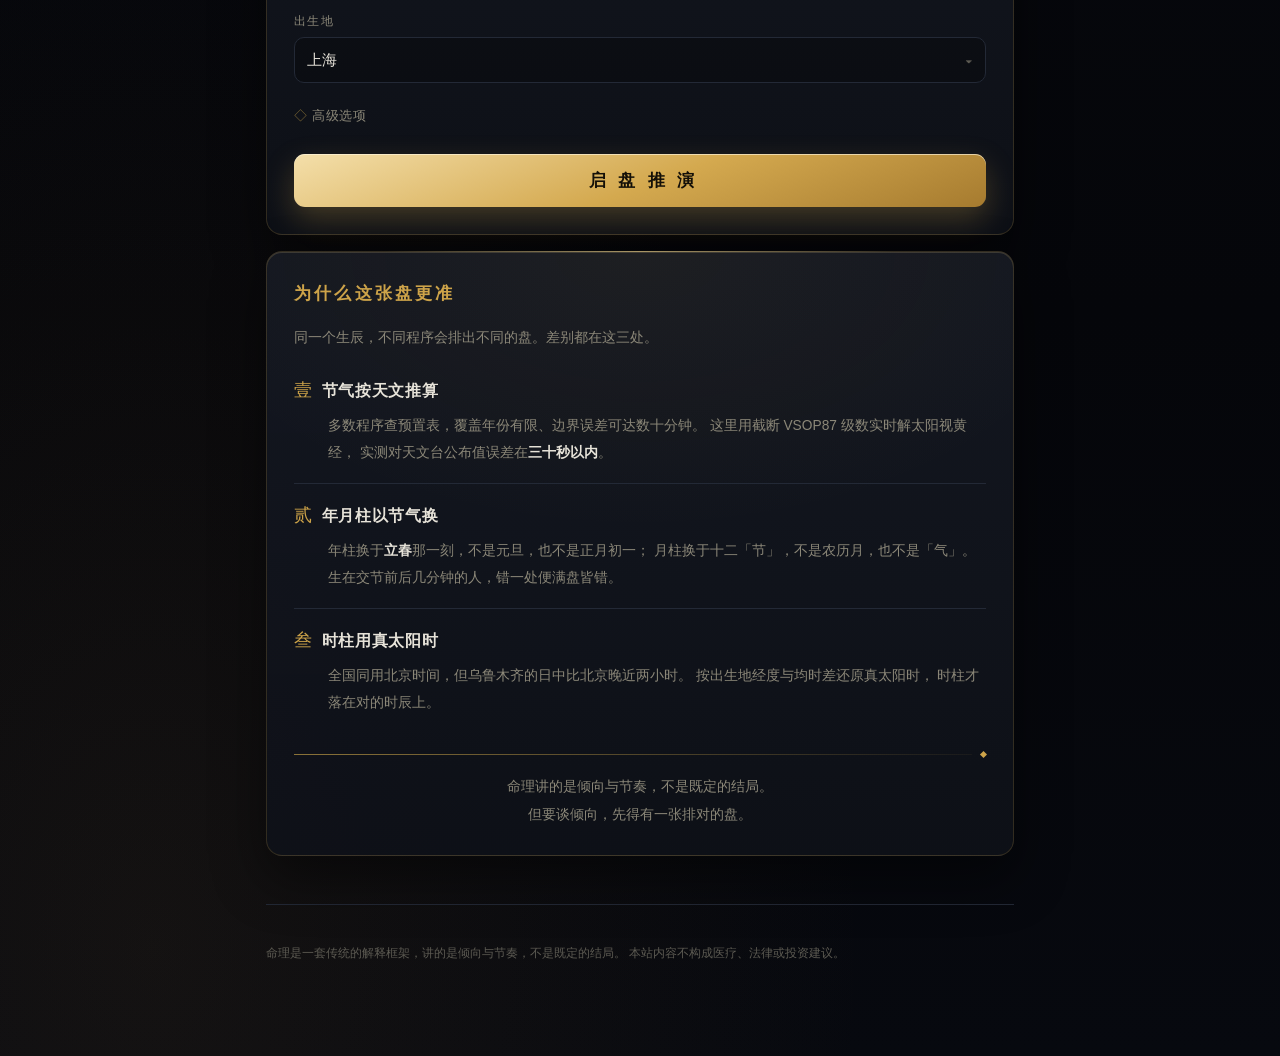
==== commit 55e9ff34: "页面去掉兑换密码相关文字：不用密码，拿到链接即可排盘 基于 feat/card-codes 的新页面，部署时设 REQUIRE_CODE=0。  Co-Authored-By: Claude Opus" ====
--- a/static/index.html
+++ b/static/index.html
@@ -4,7 +4,7 @@
 <meta charset="utf-8">
 <meta name="viewport" content="width=device-width, initial-scale=1, viewport-fit=cover">
 <title>子牙品命 · 八字排盘与问命</title>
-<meta name="description" content="高精度八字与紫微双盘排盘：节气按太阳视黄经实时推算，时柱经真太阳时校正。一码启双盘，专属绑定随时回看。">
+<meta name="description" content="高精度八字与紫微双盘排盘：节气按太阳视黄经实时推算，时柱经真太阳时校正。八字与紫微双盘同步排出。">
 <link rel="icon" href="data:image/svg+xml,%3Csvg xmlns='http://www.w3.org/2000/svg' viewBox='0 0 32 32'%3E%3Crect width='32' height='32' rx='7' fill='%2313110F'/%3E%3Ctext x='16' y='23' font-size='20' font-family='serif' fill='%23C9A961' text-anchor='middle'%3E%E5%AD%90%3C/text%3E%3C/svg%3E">
 <link rel="stylesheet" href="/static/style.css?v=__V__">
 </head>
@@ -205,17 +205,17 @@
     <div class="rule-diamond"><i></i></div>
     <p class="hero-sub">
       以节气为纲，以真太阳时为尺<br>
-      穷究四柱五行消长 · 一码同步开启八字与紫微双盘
+      穷究四柱五行消长 · 八字与紫微双盘同步排出
     </p>
 
     <div class="trust">
-      <span><b>◈</b> 一码双盘（八字＋紫微）</span>
+      <span><b>◈</b> 双盘（八字＋紫微）</span>
       <span><b>◷</b> 秒级天文历算</span>
-      <span><b>⛨</b> 专属绑定 · 随时回看</span>
+      <span><b>⛨</b> 不留存生日</span>
     </div>
 
     <div class="hero-cta">
-      <button type="button" class="btn-primary" id="go-form">凭码启盘</button>
+      <button type="button" class="btn-primary" id="go-form">开始排盘</button>
       <a class="btn-outline" href="#vault">查看内含详析</a>
     </div>
   </div>
@@ -223,11 +223,11 @@
 
 <!-- ── 价值纵览：让访客一眼看清一码解锁的深厚内容 ──────────── -->
 <section class="panel vault-panel" id="vault">
-  <p class="vault-kicker">一 码 专 属 权 益 · 双 盘 互 证</p>
-  <h2 class="big">凭兑换密码开启，完整呈现四重命理推演</h2>
+  <p class="vault-kicker">双 盘 互 证</p>
+  <h2 class="big">完整呈现四重命理推演</h2>
   <p class="lede">
-    不同于市面粗略查表的免费工具：同一枚密码绑定你的专属生辰，
-    <strong>同时解锁子平八字与紫微斗数两套完整体系</strong>，随时凭原密码回看。
+    不同于市面粗略查表的免费工具：填一次生辰，
+    <strong>同时排出子平八字与紫微斗数两套完整体系</strong>。
   </p>
   <div class="vault-grid">
     <div class="vault-item">
@@ -255,25 +255,12 @@
 
 <!-- ── 排盘表单 ───────────────────────────────────────────── -->
 <section id="intake" class="panel intake-panel">
-  <h2 class="big">输入密码 · 启专属命盘</h2>
+  <h2 class="big">排一张你的命盘</h2>
   <p class="lede">
     节气按太阳视黄经实时推算，误差以秒计；时柱经真太阳时校正。
-    <strong>一个密码仅限排测一人，绑定后八字与紫微两页通用。</strong>
   </p>
 
   <form id="birth-form">
-    <div class="code-gate" id="code-gate">
-      <label class="field code-field">
-        <span class="code-label">专属兑换密码 <em>一码绑一人 · 双盘通用</em></span>
-        <input type="text" id="redeem-code" name="code" autocomplete="off"
-               spellcheck="false" placeholder="输入密码，如 ZY-7K3M-9P2Q" required>
-      </label>
-      <p class="code-help">
-        首次排盘即绑定该生辰，后续凭原密码可随时重看八字与紫微两套盘。
-        还没有密码？可于店铺获取，或添微信号 <b class="js-wx-id">ziyapinming</b>
-        <button type="button" class="link-copy js-copy-wx">复制微信号</button>
-      </p>
-    </div>
     <!-- 生日不用 <input type="date">：安卓的原生日历只能按月翻页，没有直接
          选年份的入口，填一个几十年前的日期要翻几百次。年份改成数字键盘直接打，
          月日用短下拉。详见 common.js 里 initBirthDate 的说明。 -->
